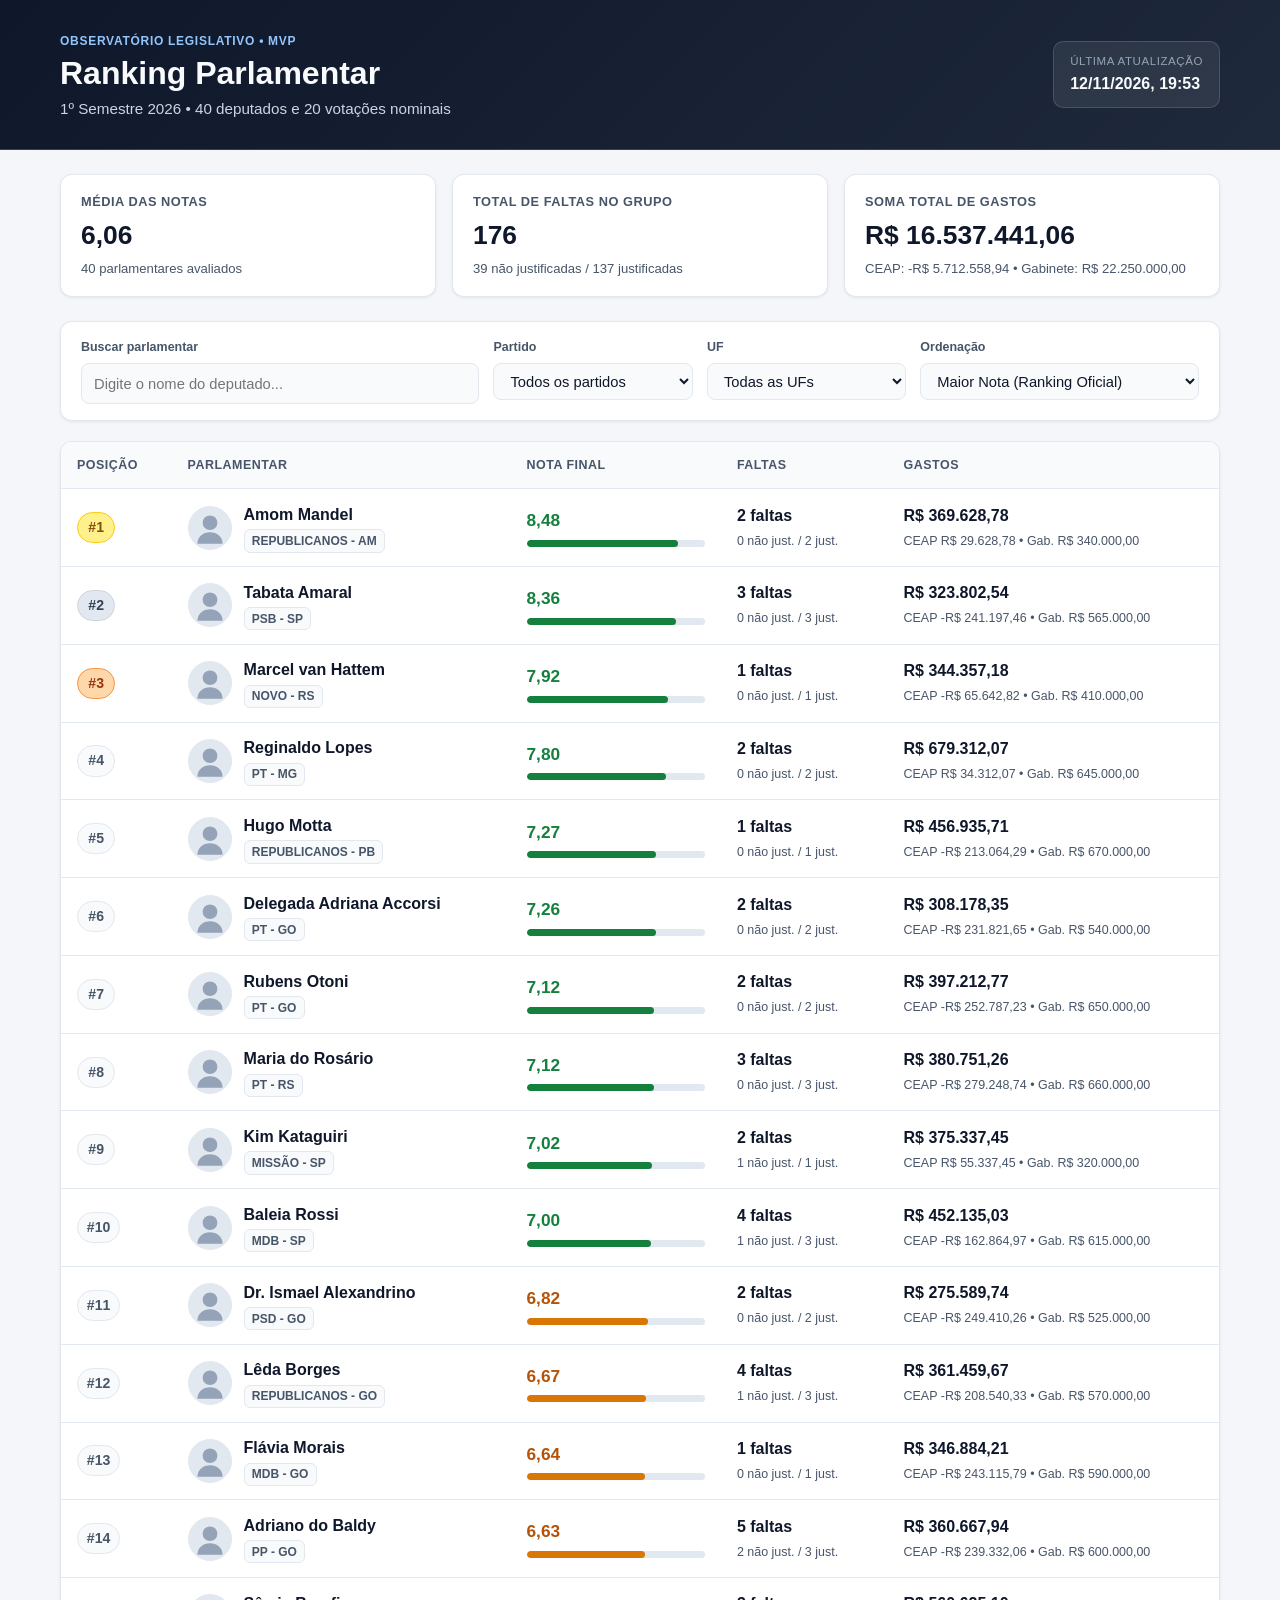
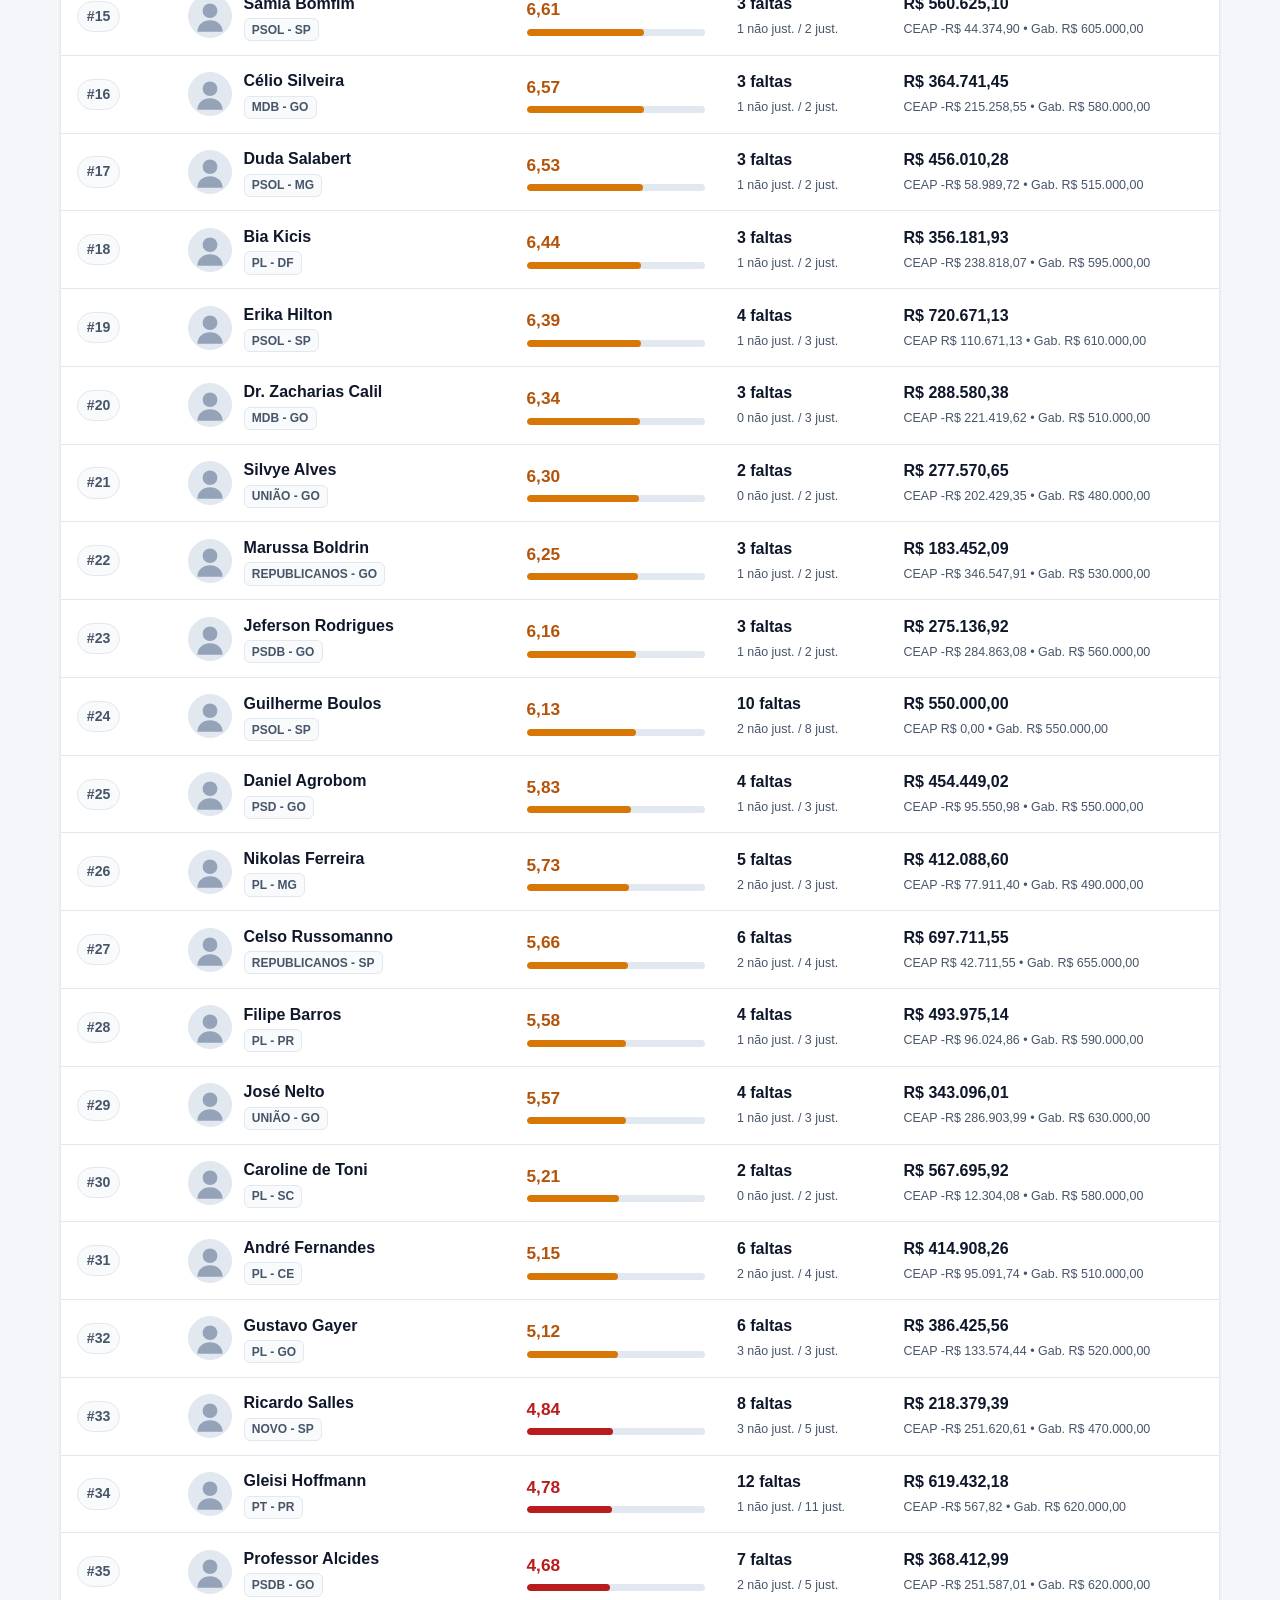
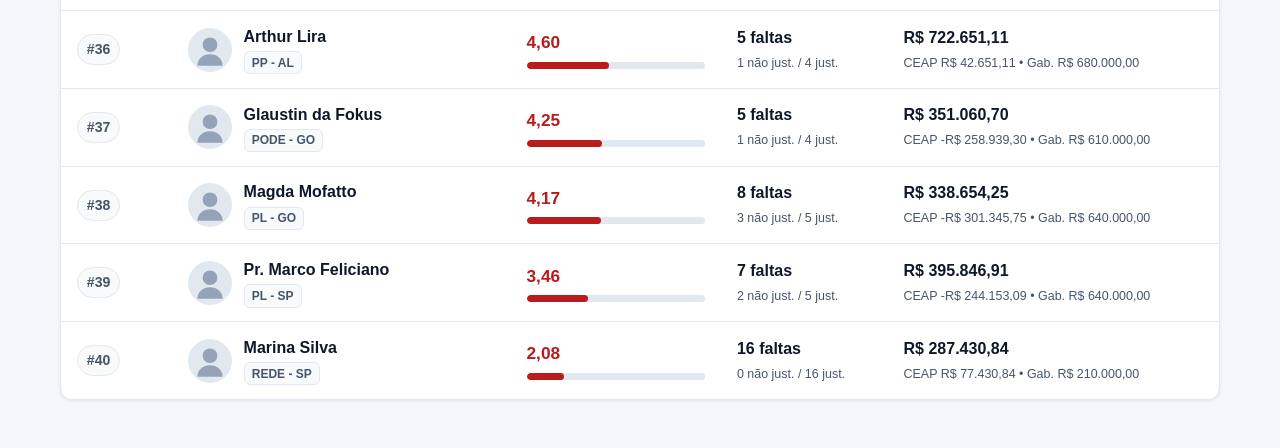
==== public/index.html @ 2f95550a "Versao inicial MVP: 40 deputados e 20 projetos" ====
<!DOCTYPE html>
<html lang="pt-BR">
<head>
  <meta charset="UTF-8" />
  <meta name="viewport" content="width=device-width, initial-scale=1.0" />
  <title>Ranking Parlamentar — MVP 57ª Legislatura</title>
  <link rel="stylesheet" href="style.css" />
</head>
<body>
  <header class="site-header">
    <div class="container header-content">
      <div>
        <span class="eyebrow">Observatório Legislativo • MVP</span>
        <h1>Ranking Parlamentar</h1>
        <p class="subtitle" id="periodo-referencia">Avaliação experimental de 40 deputados em 20 votações nominais</p>
      </div>
      <div class="meta-badge">
        <span class="meta-label">Última atualização</span>
        <strong id="atualizado-em">—</strong>
      </div>
    </div>
  </header>

  <main class="container">
    <section class="summary-grid" aria-label="Resumo do experimento">
      <article class="summary-card">
        <span class="card-label">Média das Notas</span>
        <strong class="card-value" id="media-notas">—</strong>
        <span class="card-hint" id="total-avaliados">0 parlamentares avaliados</span>
      </article>
      <article class="summary-card">
        <span class="card-label">Total de Faltas no Grupo</span>
        <strong class="card-value" id="total-faltas">—</strong>
        <span class="card-hint" id="detalhe-faltas-grupo">Justificadas e não justificadas</span>
      </article>
      <article class="summary-card">
        <span class="card-label">Soma Total de Gastos</span>
        <strong class="card-value" id="soma-gastos">—</strong>
        <span class="card-hint" id="detalhe-gastos-grupo">CEAP + Verba de Gabinete</span>
      </article>
    </section>

    <section class="controls-bar" aria-label="Controles e filtros">
      <div class="control-group control-search">
        <label for="filtro-busca">Buscar parlamentar</label>
        <input type="search" id="filtro-busca" placeholder="Digite o nome do deputado..." autocomplete="off" />
      </div>
      <div class="control-group">
        <label for="filtro-partido">Partido</label>
        <select id="filtro-partido">
          <option value="">Todos os partidos</option>
        </select>
      </div>
      <div class="control-group">
        <label for="filtro-uf">UF</label>
        <select id="filtro-uf">
          <option value="">Todas as UFs</option>
        </select>
      </div>
      <div class="control-group">
        <label for="ordenacao">Ordenação</label>
        <select id="ordenacao">
          <option value="nota_desc">Maior Nota (Ranking Oficial)</option>
          <option value="nota_asc">Menor Nota</option>
          <option value="faltas_desc">Mais Faltas</option>
          <option value="gasto_desc">Maior Gasto Total</option>
          <option value="gasto_asc">Menor Gasto Total</option>
        </select>
      </div>
    </section>

    <section class="table-section" aria-label="Tabela de classificação">
      <div id="estado-mensagem" class="status-banner" hidden></div>
      <div class="table-wrapper">
        <table class="ranking-table">
          <thead>
            <tr>
              <th class="col-pos">Posição</th>
              <th class="col-parlamentar">Parlamentar</th>
              <th class="col-nota">Nota Final</th>
              <th class="col-faltas">Faltas</th>
              <th class="col-gastos">Gastos</th>
            </tr>
          </thead>
          <tbody id="ranking-tbody"></tbody>
        </table>
      </div>
    </section>
  </main>

  <div id="modal-backdrop" class="modal-backdrop" hidden>
    <div
      id="modal-detalhes"
      class="modal-dialog"
      role="dialog"
      aria-modal="true"
      aria-labelledby="modal-nome"
    >
      <header class="modal-header">
        <div class="modal-profile">
          <img id="modal-foto" src="" alt="" class="avatar avatar-lg" />
          <div>
            <div class="modal-title-row">
              <span id="modal-posicao" class="pos-pill">#1</span>
              <h2 id="modal-nome">Nome do Deputado</h2>
            </div>
            <p id="modal-partido-uf" class="badge-party">PARTIDO - UF</p>
          </div>
        </div>
        <button type="button" id="modal-fechar" class="btn-close" aria-label="Fechar detalhes">&times;</button>
      </header>

      <div class="modal-body">
        <section class="modal-section">
          <h3>Decomposição da Nota</h3>
          <div class="blocks-grid">
            <div class="block-card block-a">
              <span class="block-title">Bloco A — Atividade</span>
              <strong class="block-score" id="modal-bloco-a">+0,00</strong>
              <span class="block-sub" id="modal-bloco-a-sub">V: 0,00 • PRE: 0,00</span>
              <div class="mini-bar"><span id="bar-bloco-a"></span></div>
            </div>
            <div class="block-card block-b">
              <span class="block-title">Bloco B — Bônus / Penalidades</span>
              <strong class="block-score" id="modal-bloco-b">+0,00</strong>
              <span class="block-sub" id="modal-bloco-b-sub">PL: 0,00 • AL: 0,00 • PRO: 0,00</span>
              <div class="mini-bar"><span id="bar-bloco-b"></span></div>
            </div>
            <div class="block-card block-c">
              <span class="block-title">Bloco C — Custos</span>
              <strong class="block-score" id="modal-bloco-c">-0,00</strong>
              <span class="block-sub" id="modal-bloco-c-sub">G: 0,00 • D: 0,00 • PRI: 0,00</span>
              <div class="mini-bar"><span id="bar-bloco-c"></span></div>
            </div>
            <div class="block-card block-final">
              <span class="block-title">Nota Final Travada [0–10]</span>
              <strong class="block-score" id="modal-nota-final">0,00</strong>
              <span class="block-sub" id="modal-nota-bruta">Nota bruta: 0,00</span>
            </div>
          </div>
        </section>

        <section class="modal-section">
          <h3>Auditoria dos 20 Projetos</h3>
          <div class="audit-table-wrapper">
            <table class="audit-table">
              <thead>
                <tr>
                  <th>Proposição</th>
                  <th class="num">Peso (RP)</th>
                  <th>Voto Registrado</th>
                  <th class="num">Pontuação (NP)</th>
                </tr>
              </thead>
              <tbody id="modal-votos-tbody"></tbody>
            </table>
          </div>
        </section>
      </div>
    </div>
  </div>

  <script src="app.js" defer></script>
</body>
</html>
---- public/style.css ----
:root {
  --bg: #f4f6f9;
  --surface: #ffffff;
  --surface-muted: #f8fafc;
  --text: #0f172a;
  --text-muted: #475569;
  --border: #e2e8f0;
  --primary: #1d4ed8;
  --primary-soft: #eff6ff;
  --green: #15803d;
  --green-bg: #dcfce7;
  --amber: #b45309;
  --amber-bg: #fef3c7;
  --red: #b91c1c;
  --red-bg: #fee2e2;
  --shadow: 0 1px 3px rgba(15, 23, 42, 0.08);
  --shadow-lg: 0 20px 40px rgba(15, 23, 42, 0.18);
  --radius: 12px;
}

*,
*::before,
*::after {
  box-sizing: border-box;
}

body {
  margin: 0;
  font-family: -apple-system, BlinkMacSystemFont, "Segoe UI", Roboto, Inter, Helvetica, Arial, sans-serif;
  background-color: var(--bg);
  color: var(--text);
  line-height: 1.5;
  -webkit-font-smoothing: antialiased;
}

.container {
  width: min(1160px, 100% - 2rem);
  margin: 0 auto;
}

.site-header {
  background: linear-gradient(135deg, #0f172a 0%, #1e293b 100%);
  color: #f8fafc;
  padding: 1.75rem 0;
  border-bottom: 1px solid #334155;
}

.header-content {
  display: flex;
  flex-wrap: wrap;
  justify-content: space-between;
  align-items: center;
  gap: 1rem;
}

.eyebrow {
  display: inline-block;
  font-size: 0.75rem;
  font-weight: 600;
  letter-spacing: 0.06em;
  text-transform: uppercase;
  color: #93c5fd;
  margin-bottom: 0.25rem;
}

.site-header h1 {
  margin: 0;
  font-size: clamp(1.5rem, 2.5vw, 2rem);
  line-height: 1.2;
}

.subtitle {
  margin: 0.35rem 0 0;
  color: #cbd5e1;
  font-size: 0.95rem;
}

.meta-badge {
  background: rgba(255, 255, 255, 0.08);
  border: 1px solid rgba(255, 255, 255, 0.14);
  border-radius: 10px;
  padding: 0.65rem 1rem;
  display: flex;
  flex-direction: column;
  gap: 0.15rem;
}

.meta-label {
  font-size: 0.72rem;
  text-transform: uppercase;
  letter-spacing: 0.05em;
  color: #94a3b8;
}

.summary-grid {
  display: grid;
  grid-template-columns: repeat(3, minmax(0, 1fr));
  gap: 1rem;
  margin: 1.5rem 0;
}

.summary-card {
  background: var(--surface);
  border: 1px solid var(--border);
  border-radius: var(--radius);
  padding: 1.1rem 1.25rem;
  box-shadow: var(--shadow);
  display: flex;
  flex-direction: column;
  gap: 0.25rem;
}

.card-label {
  font-size: 0.8rem;
  font-weight: 600;
  color: var(--text-muted);
  text-transform: uppercase;
  letter-spacing: 0.04em;
}

.card-value {
  font-size: 1.65rem;
  font-variant-numeric: tabular-nums;
  color: var(--text);
}

.card-hint {
  font-size: 0.82rem;
  color: var(--text-muted);
}

.controls-bar {
  background: var(--surface);
  border: 1px solid var(--border);
  border-radius: var(--radius);
  padding: 1rem 1.25rem;
  box-shadow: var(--shadow);
  display: grid;
  grid-template-columns: 2fr 1fr 1fr 1.4fr;
  gap: 0.9rem;
  margin-bottom: 1.25rem;
}

.control-group {
  display: flex;
  flex-direction: column;
  gap: 0.35rem;
}

.control-group label {
  font-size: 0.78rem;
  font-weight: 600;
  color: var(--text-muted);
}

.control-group input,
.control-group select {
  width: 100%;
  padding: 0.55rem 0.75rem;
  border: 1px solid var(--border);
  border-radius: 8px;
  font: inherit;
  font-size: 0.92rem;
  color: var(--text);
  background: var(--surface-muted);
}

.control-group input:focus,
.control-group select:focus {
  outline: 2px solid var(--primary);
  outline-offset: 1px;
  background: var(--surface);
}

.table-section {
  margin-bottom: 3rem;
}

.status-banner {
  background: var(--amber-bg);
  color: #78350f;
  border: 1px solid #fcd34d;
  border-radius: var(--radius);
  padding: 1rem 1.25rem;
  margin-bottom: 1rem;
  font-size: 0.92rem;
}

.table-wrapper {
  background: var(--surface);
  border: 1px solid var(--border);
  border-radius: var(--radius);
  box-shadow: var(--shadow);
  overflow-x: auto;
}

.ranking-table {
  width: 100%;
  border-collapse: collapse;
  text-align: left;
}

.ranking-table thead th {
  background: var(--surface-muted);
  color: var(--text-muted);
  font-size: 0.78rem;
  font-weight: 700;
  text-transform: uppercase;
  letter-spacing: 0.04em;
  padding: 0.85rem 1rem;
  border-bottom: 1px solid var(--border);
}

.ranking-table tbody tr {
  border-bottom: 1px solid var(--border);
  cursor: pointer;
  transition: background-color 0.14s ease;
}

.ranking-table tbody tr:last-child {
  border-bottom: none;
}

.ranking-table tbody tr:hover {
  background: var(--primary-soft);
}

.ranking-table td {
  padding: 0.85rem 1rem;
  vertical-align: middle;
}

.pos-badge {
  display: inline-flex;
  align-items: center;
  justify-content: center;
  min-width: 2.4rem;
  padding: 0.25rem 0.55rem;
  border-radius: 999px;
  font-weight: 700;
  font-size: 0.88rem;
  font-variant-numeric: tabular-nums;
  background: var(--surface-muted);
  color: var(--text-muted);
  border: 1px solid var(--border);
}

.pos-badge.top-1 {
  background: #fef08a;
  color: #854d0e;
  border-color: #facc15;
}

.pos-badge.top-2 {
  background: #e2e8f0;
  color: #334155;
  border-color: #cbd5e1;
}

.pos-badge.top-3 {
  background: #fed7aa;
  color: #9a3412;
  border-color: #fb923c;
}

.parlamentar-cell {
  display: flex;
  align-items: center;
  gap: 0.75rem;
}

.avatar {
  width: 44px;
  height: 44px;
  border-radius: 50%;
  object-fit: cover;
  background: #e2e8f0;
  border: 1px solid var(--border);
  flex-shrink: 0;
}

.avatar-lg {
  width: 64px;
  height: 64px;
}

.parlamentar-nome {
  font-weight: 600;
  color: var(--text);
  display: block;
}

.badge-party {
  display: inline-block;
  margin-top: 0.15rem;
  font-size: 0.75rem;
  font-weight: 600;
  color: var(--text-muted);
  background: var(--surface-muted);
  border: 1px solid var(--border);
  border-radius: 6px;
  padding: 0.1rem 0.45rem;
}

.nota-wrap {
  min-width: 145px;
}

.nota-valor {
  font-size: 1.08rem;
  font-weight: 700;
  font-variant-numeric: tabular-nums;
}

.nota-valor.faixa-alta { color: var(--green); }
.nota-valor.faixa-media { color: var(--amber); }
.nota-valor.faixa-baixa { color: var(--red); }

.progress-track {
  height: 7px;
  background: #e2e8f0;
  border-radius: 999px;
  overflow: hidden;
  margin-top: 0.35rem;
}

.progress-fill {
  height: 100%;
  border-radius: 999px;
}

.progress-fill.faixa-alta { background: var(--green); }
.progress-fill.faixa-media { background: #d97706; }
.progress-fill.faixa-baixa { background: var(--red); }

.cell-main {
  font-weight: 600;
  font-variant-numeric: tabular-nums;
  display: block;
}

.cell-sub {
  font-size: 0.78rem;
  color: var(--text-muted);
  font-variant-numeric: tabular-nums;
}

/* Modal */
.modal-backdrop {
  position: fixed;
  inset: 0;
  background: rgba(15, 23, 42, 0.58);
  display: flex;
  align-items: center;
  justify-content: center;
  padding: 1rem;
  z-index: 1000;
}

.modal-backdrop[hidden] {
  display: none;
}

.modal-dialog {
  background: var(--surface);
  border-radius: 16px;
  width: min(820px, 100%);
  max-height: 90vh;
  display: flex;
  flex-direction: column;
  box-shadow: var(--shadow-lg);
  overflow: hidden;
  animation: modalIn 0.16s ease-out;
}

@keyframes modalIn {
  from {
    opacity: 0;
    transform: translateY(8px);
  }
  to {
    opacity: 1;
    transform: translateY(0);
  }
}

@media (prefers-reduced-motion: reduce) {
  .modal-dialog {
    animation: none;
  }
}

.modal-header {
  display: flex;
  justify-content: space-between;
  align-items: center;
  gap: 1rem;
  padding: 1.25rem 1.5rem;
  border-bottom: 1px solid var(--border);
  background: var(--surface-muted);
}

.modal-profile {
  display: flex;
  align-items: center;
  gap: 1rem;
}

.modal-title-row {
  display: flex;
  align-items: center;
  gap: 0.5rem;
}

.modal-title-row h2 {
  margin: 0;
  font-size: 1.25rem;
}

.pos-pill {
  background: var(--primary);
  color: #ffffff;
  font-size: 0.8rem;
  font-weight: 700;
  padding: 0.15rem 0.55rem;
  border-radius: 999px;
}

.btn-close {
  border: 1px solid var(--border);
  background: var(--surface);
  color: var(--text);
  width: 36px;
  height: 36px;
  border-radius: 8px;
  font-size: 1.4rem;
  line-height: 1;
  cursor: pointer;
}

.btn-close:hover {
  background: #e2e8f0;
}

.modal-body {
  padding: 1.25rem 1.5rem 1.5rem;
  overflow-y: auto;
  display: flex;
  flex-direction: column;
  gap: 1.5rem;
}

.modal-section h3 {
  margin: 0 0 0.75rem;
  font-size: 0.95rem;
  text-transform: uppercase;
  letter-spacing: 0.04em;
  color: var(--text-muted);
}

.blocks-grid {
  display: grid;
  grid-template-columns: repeat(4, minmax(0, 1fr));
  gap: 0.75rem;
}

.block-card {
  background: var(--surface-muted);
  border: 1px solid var(--border);
  border-radius: 10px;
  padding: 0.85rem;
  display: flex;
  flex-direction: column;
  gap: 0.25rem;
}

.block-title {
  font-size: 0.76rem;
  font-weight: 600;
  color: var(--text-muted);
}

.block-score {
  font-size: 1.3rem;
  font-variant-numeric: tabular-nums;
}

.block-a .block-score { color: var(--green); }
.block-b .block-score { color: var(--primary); }
.block-c .block-score { color: var(--red); }
.block-final .block-score { color: var(--text); }

.block-sub {
  font-size: 0.74rem;
  color: var(--text-muted);
  font-variant-numeric: tabular-nums;
}

.mini-bar {
  height: 5px;
  background: #e2e8f0;
  border-radius: 999px;
  overflow: hidden;
  margin-top: 0.35rem;
}

.mini-bar span {
  display: block;
  height: 100%;
  border-radius: 999px;
}

.block-a .mini-bar span { background: var(--green); }
.block-b .mini-bar span { background: var(--primary); }
.block-c .mini-bar span { background: var(--red); }

.audit-table-wrapper {
  border: 1px solid var(--border);
  border-radius: 10px;
  overflow-x: auto;
}

.audit-table {
  width: 100%;
  border-collapse: collapse;
  font-size: 0.86rem;
}

.audit-table th,
.audit-table td {
  padding: 0.6rem 0.75rem;
  border-bottom: 1px solid var(--border);
  text-align: left;
}

.audit-table thead th {
  background: var(--surface-muted);
  color: var(--text-muted);
  font-size: 0.75rem;
  text-transform: uppercase;
}

.audit-table tbody tr:last-child td {
  border-bottom: none;
}

.audit-table .num {
  text-align: right;
  font-variant-numeric: tabular-nums;
}

.voto-pill {
  display: inline-block;
  padding: 0.15rem 0.5rem;
  border-radius: 999px;
  font-size: 0.75rem;
  font-weight: 600;
}

.voto-sim { background: var(--green-bg); color: var(--green); }
.voto-nao { background: var(--red-bg); color: var(--red); }
.voto-neutro { background: #e2e8f0; color: #334155; }

@media (max-width: 900px) {
  .controls-bar {
    grid-template-columns: 1fr 1fr;
  }

  .blocks-grid {
    grid-template-columns: repeat(2, minmax(0, 1fr));
  }
}

@media (max-width: 640px) {
  .summary-grid,
  .controls-bar,
  .blocks-grid {
    grid-template-columns: 1fr;
  }

  .ranking-table thead {
    display: none;
  }

  .ranking-table tbody tr {
    display: grid;
    grid-template-columns: 1fr;
    gap: 0.4rem;
    padding: 0.85rem 1rem;
  }

  .ranking-table td {
    padding: 0;
    border: none;
  }
}
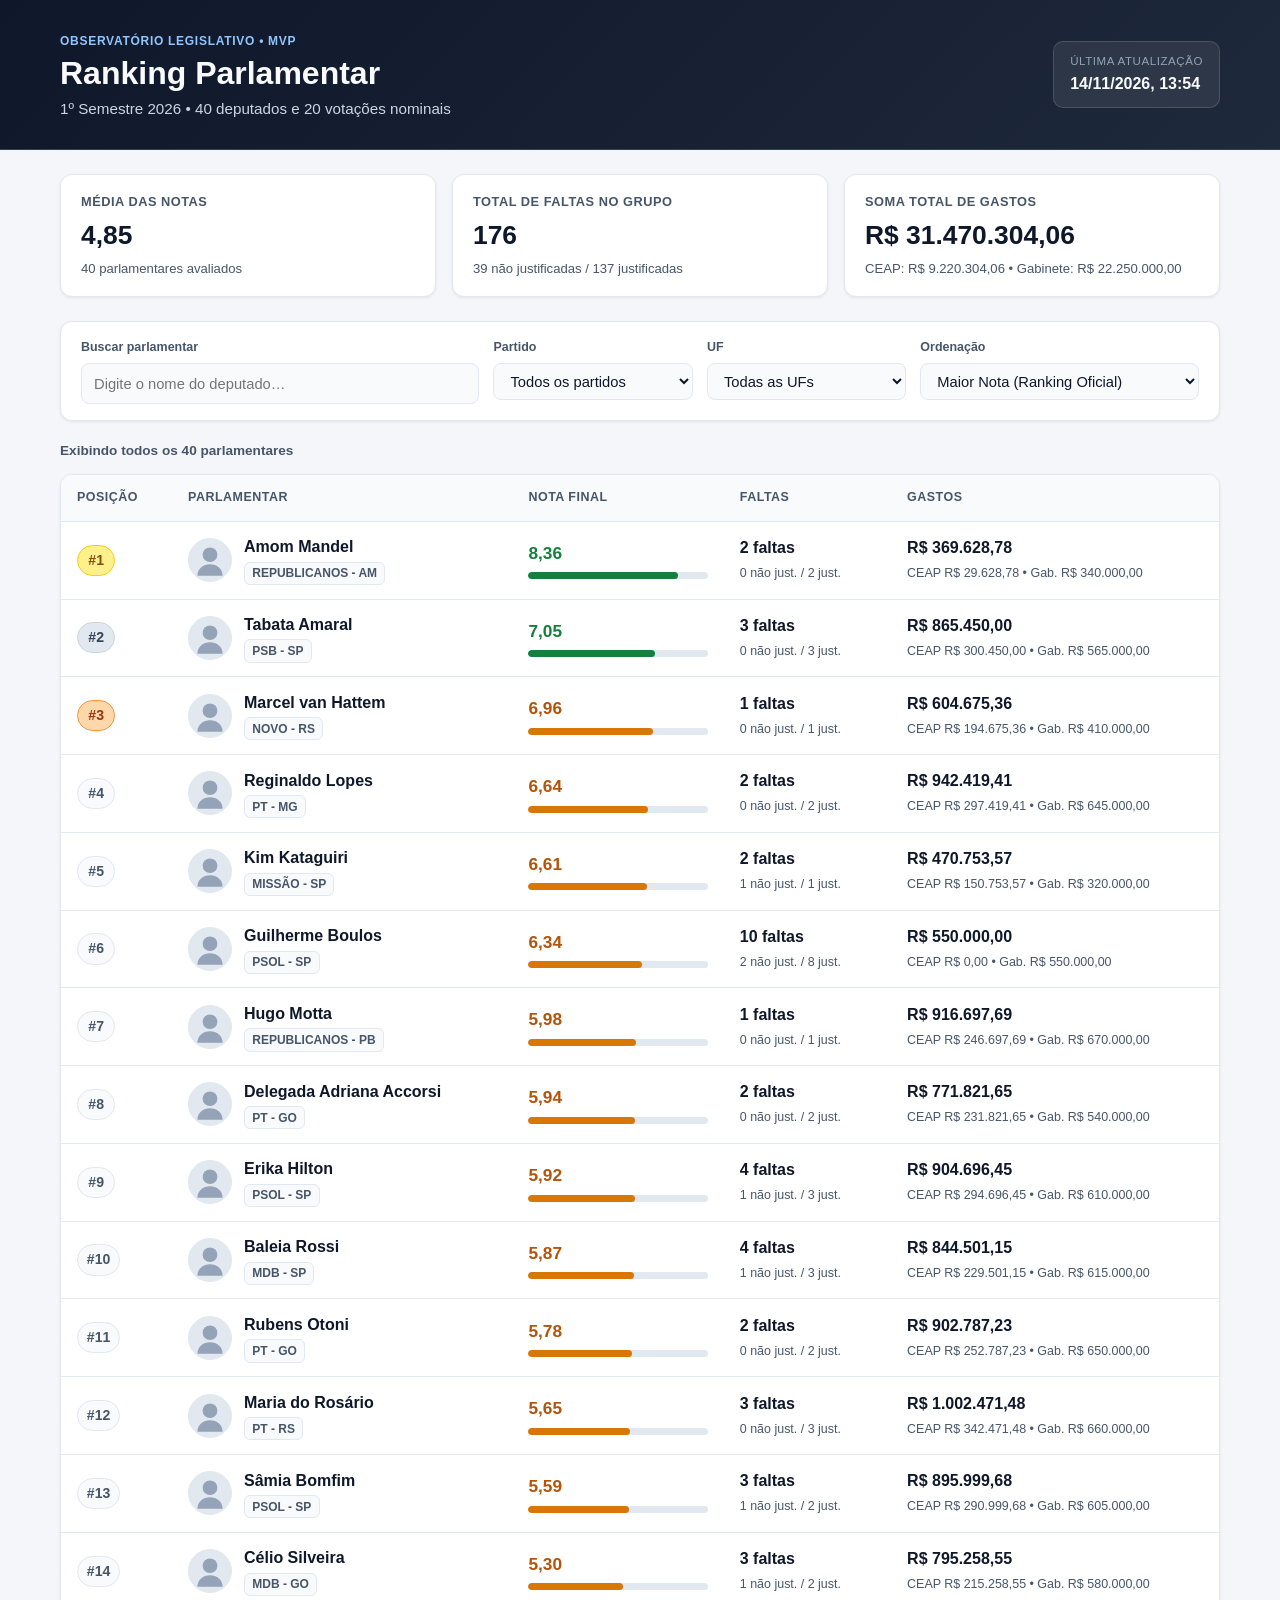
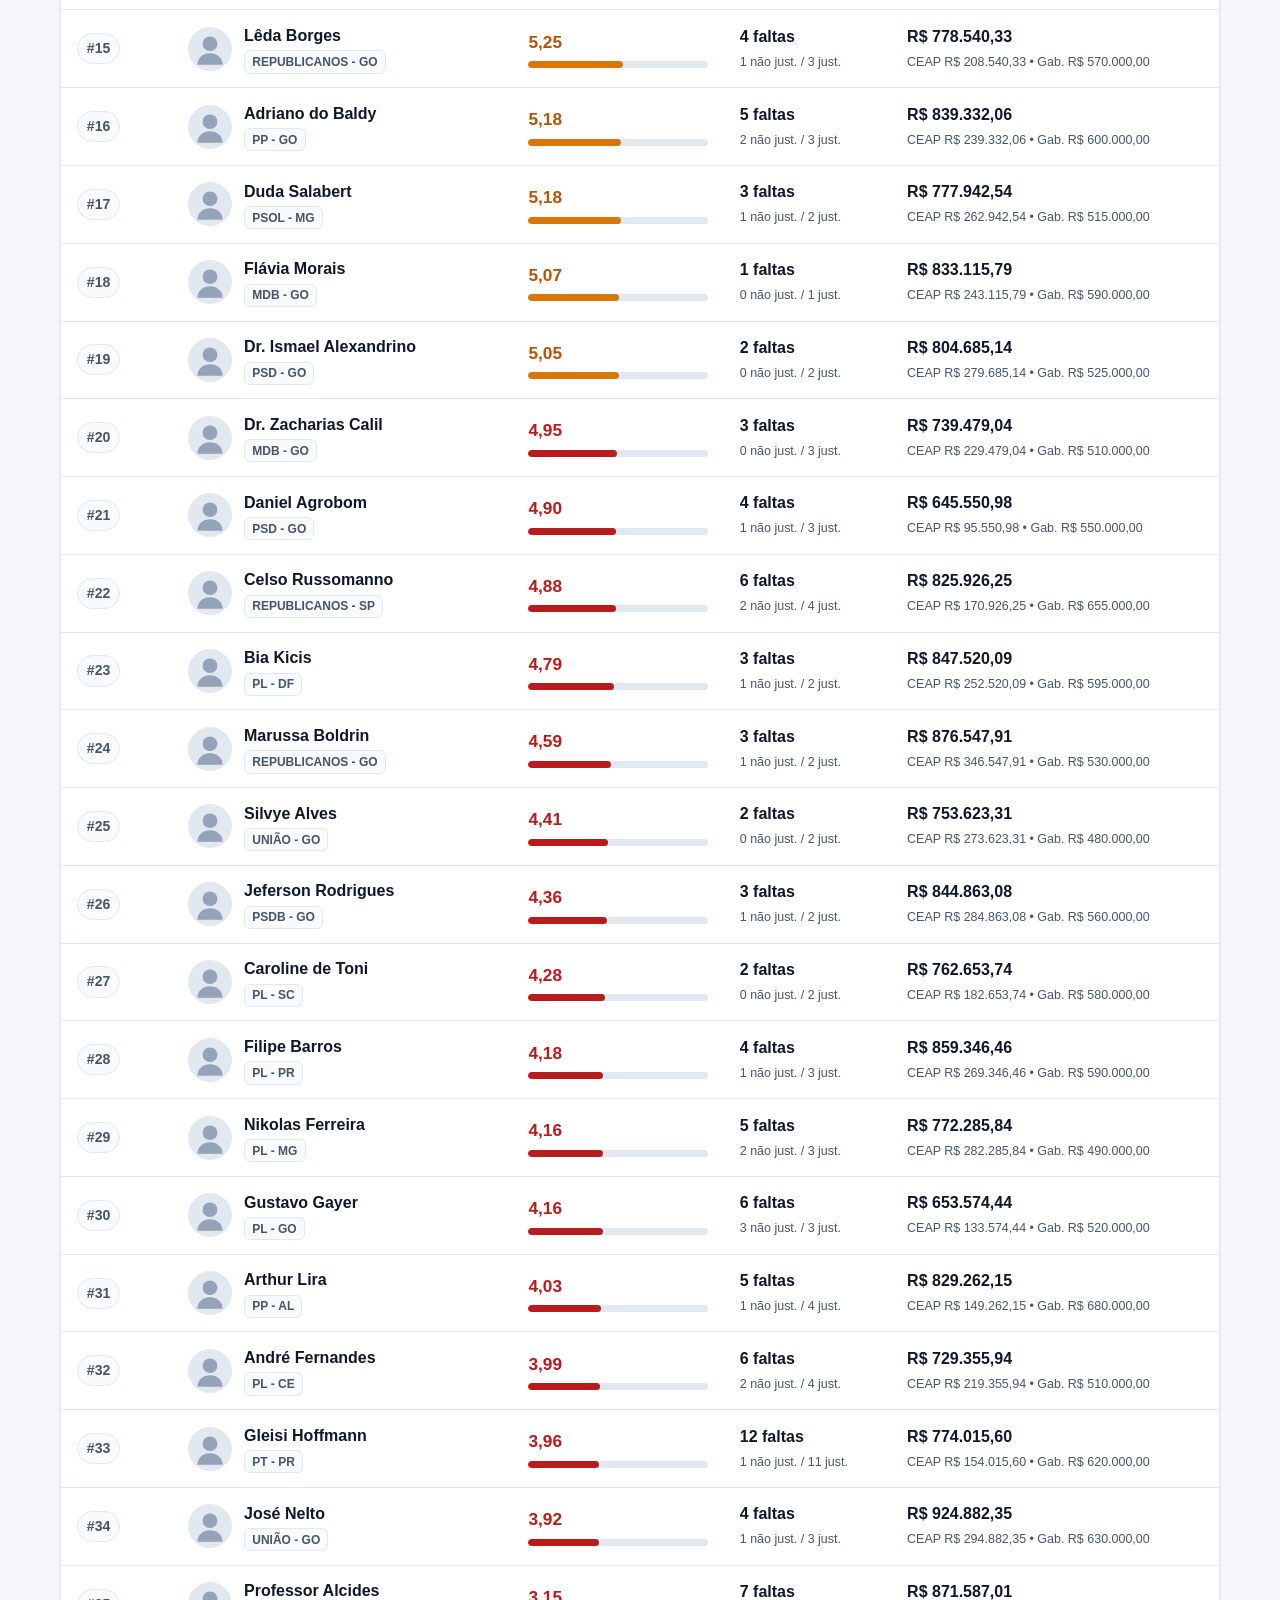
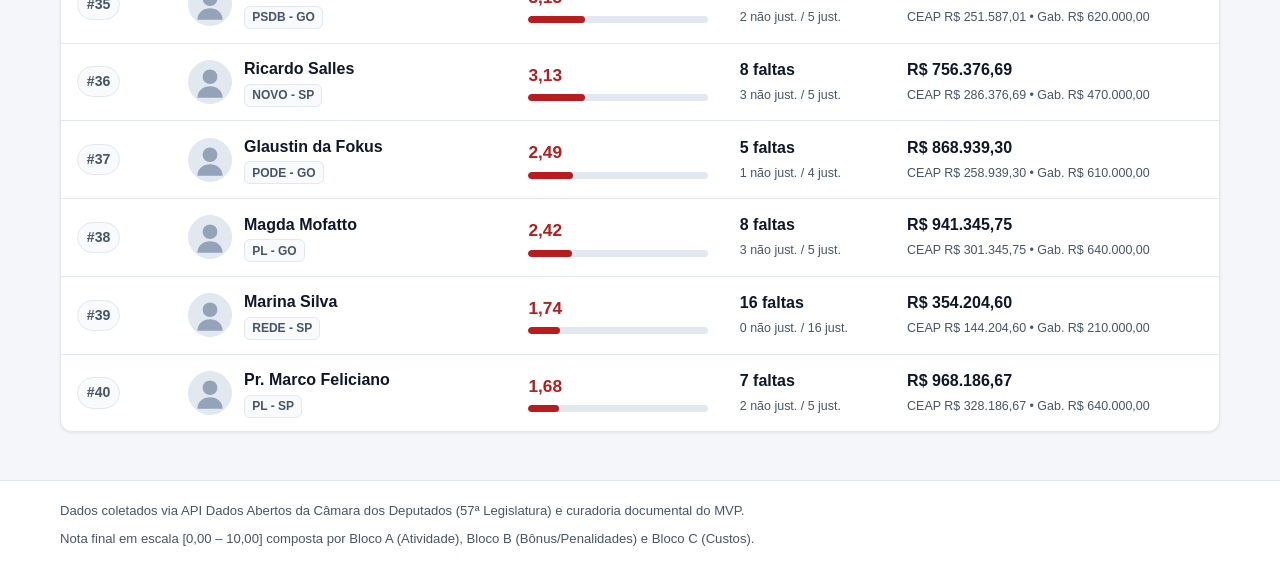
==== commit 8d7127c0: "Fase 4: corrige CEAP negativo, acessibilidade/UX em public/ e regras de agentes" ====
--- a/public/index.html
+++ b/public/index.html
@@ -3,11 +3,16 @@
 <head>
   <meta charset="UTF-8" />
   <meta name="viewport" content="width=device-width, initial-scale=1.0" />
+  <meta name="description" content="Ranking Parlamentar (MVP — 57ª Legislatura): avaliação experimental de 40 deputados federais em 20 votações nominais, presença e custos com dados abertos da Câmara." />
+  <meta name="theme-color" content="#0f172a" />
   <title>Ranking Parlamentar — MVP 57ª Legislatura</title>
+  <link rel="icon" href="data:image/svg+xml,%3Csvg xmlns='http://www.w3.org/2000/svg' viewBox='0 0 32 32'%3E%3Crect width='32' height='32' rx='8' fill='%230f172a'/%3E%3Cpath d='M8 22V14h4v8H8zm6 0V9h4v13h-4zm6 0v-6h4v6h-4z' fill='%2393c5fd'/%3E%3C/svg%3E" />
+  <link rel="preconnect" href="https://www.camara.leg.br" crossorigin />
   <link rel="stylesheet" href="style.css" />
 </head>
 <body>
-  <header class="site-header">
+  <a class="skip-link" href="#conteudo-principal">Pular para o conteúdo</a>
+  <header class="site-header" id="site-header">
     <div class="container header-content">
       <div>
         <span class="eyebrow">Observatório Legislativo • MVP</span>
@@ -21,7 +26,7 @@
     </div>
   </header>
 
-  <main class="container">
+  <main id="conteudo-principal" class="container">
     <section class="summary-grid" aria-label="Resumo do experimento">
       <article class="summary-card">
         <span class="card-label">Média das Notas</span>
@@ -43,23 +48,23 @@
     <section class="controls-bar" aria-label="Controles e filtros">
       <div class="control-group control-search">
         <label for="filtro-busca">Buscar parlamentar</label>
-        <input type="search" id="filtro-busca" placeholder="Digite o nome do deputado..." autocomplete="off" />
+        <input type="search" id="filtro-busca" name="busca" placeholder="Digite o nome do deputado…" autocomplete="off" />
       </div>
       <div class="control-group">
         <label for="filtro-partido">Partido</label>
-        <select id="filtro-partido">
+        <select id="filtro-partido" name="partido">
           <option value="">Todos os partidos</option>
         </select>
       </div>
       <div class="control-group">
         <label for="filtro-uf">UF</label>
-        <select id="filtro-uf">
+        <select id="filtro-uf" name="uf">
           <option value="">Todas as UFs</option>
         </select>
       </div>
       <div class="control-group">
         <label for="ordenacao">Ordenação</label>
-        <select id="ordenacao">
+        <select id="ordenacao" name="ordenacao">
           <option value="nota_desc">Maior Nota (Ranking Oficial)</option>
           <option value="nota_asc">Menor Nota</option>
           <option value="faltas_desc">Mais Faltas</option>
@@ -70,7 +75,11 @@
     </section>
 
     <section class="table-section" aria-label="Tabela de classificação">
-      <div id="estado-mensagem" class="status-banner" hidden></div>
+      <div class="results-bar">
+        <span id="contagem-resultados" class="results-count" aria-live="polite"></span>
+        <button type="button" id="btn-limpar-filtros" class="btn-clear" hidden>Limpar filtros</button>
+      </div>
+      <div id="estado-mensagem" class="status-banner" role="status" aria-live="polite" hidden></div>
       <div class="table-wrapper">
         <table class="ranking-table">
           <thead>
@@ -88,6 +97,13 @@
     </section>
   </main>
 
+  <footer class="site-footer" id="site-footer">
+    <div class="container footer-content">
+      <p>Dados coletados via API Dados Abertos da Câmara dos Deputados (57ª Legislatura) e curadoria documental do MVP.</p>
+      <p>Nota final em escala [0,00 – 10,00] composta por Bloco A (Atividade), Bloco B (Bônus/Penalidades) e Bloco C (Custos).</p>
+    </div>
+  </footer>
+
   <div id="modal-backdrop" class="modal-backdrop" hidden>
     <div
       id="modal-detalhes"
@@ -98,7 +114,7 @@
     >
       <header class="modal-header">
         <div class="modal-profile">
-          <img id="modal-foto" src="" alt="" class="avatar avatar-lg" />
+          <img id="modal-foto" src="" alt="" width="64" height="64" class="avatar avatar-lg" />
           <div>
             <div class="modal-title-row">
               <span id="modal-posicao" class="pos-pill">#1</span>
--- a/public/style.css
+++ b/public/style.css
@@ -38,6 +38,25 @@
   margin: 0 auto;
 }
 
+.skip-link {
+  position: absolute;
+  left: -9999px;
+  top: 0.75rem;
+  z-index: 2000;
+  background: var(--primary);
+  color: #ffffff;
+  padding: 0.6rem 1rem;
+  border-radius: 8px;
+  font-weight: 600;
+  text-decoration: none;
+}
+
+.skip-link:focus-visible {
+  left: 1rem;
+  outline: 2px solid #ffffff;
+  outline-offset: 2px;
+}
+
 .site-header {
   background: linear-gradient(135deg, #0f172a 0%, #1e293b 100%);
   color: #f8fafc;
@@ -67,6 +86,7 @@
   margin: 0;
   font-size: clamp(1.5rem, 2.5vw, 2rem);
   line-height: 1.2;
+  text-wrap: balance;
 }
 
 .subtitle {
@@ -163,13 +183,52 @@
   font-size: 0.92rem;
   color: var(--text);
   background: var(--surface-muted);
-}
-
-.control-group input:focus,
-.control-group select:focus {
+  touch-action: manipulation;
+}
+
+.control-group input:focus-visible,
+.control-group select:focus-visible {
   outline: 2px solid var(--primary);
   outline-offset: 1px;
   background: var(--surface);
+}
+
+.results-bar {
+  display: flex;
+  flex-wrap: wrap;
+  justify-content: space-between;
+  align-items: center;
+  gap: 0.75rem;
+  margin-bottom: 0.75rem;
+}
+
+.results-count {
+  font-size: 0.85rem;
+  font-weight: 600;
+  color: var(--text-muted);
+  font-variant-numeric: tabular-nums;
+}
+
+.btn-clear {
+  border: 1px solid var(--border);
+  background: var(--surface);
+  color: var(--primary);
+  font: inherit;
+  font-size: 0.82rem;
+  font-weight: 600;
+  padding: 0.4rem 0.75rem;
+  border-radius: 8px;
+  cursor: pointer;
+  touch-action: manipulation;
+}
+
+.btn-clear:hover {
+  background: var(--primary-soft);
+}
+
+.btn-clear:focus-visible {
+  outline: 2px solid var(--primary);
+  outline-offset: 2px;
 }
 
 .table-section {
@@ -214,6 +273,7 @@
 .ranking-table tbody tr {
   border-bottom: 1px solid var(--border);
   cursor: pointer;
+  touch-action: manipulation;
   transition: background-color 0.14s ease;
 }
 
@@ -222,6 +282,12 @@
 }
 
 .ranking-table tbody tr:hover {
+  background: var(--primary-soft);
+}
+
+.ranking-table tbody tr:focus-visible {
+  outline: 2px solid var(--primary);
+  outline-offset: -2px;
   background: var(--primary-soft);
 }
 
@@ -269,6 +335,10 @@
   gap: 0.75rem;
 }
 
+.parlamentar-cell > div {
+  min-width: 0;
+}
+
 .avatar {
   width: 44px;
   height: 44px;
@@ -415,6 +485,7 @@
 .modal-title-row h2 {
   margin: 0;
   font-size: 1.25rem;
+  text-wrap: balance;
 }
 
 .pos-pill {
@@ -430,21 +501,29 @@
   border: 1px solid var(--border);
   background: var(--surface);
   color: var(--text);
-  width: 36px;
-  height: 36px;
+  width: 44px;
+  height: 44px;
   border-radius: 8px;
   font-size: 1.4rem;
   line-height: 1;
   cursor: pointer;
+  touch-action: manipulation;
+  flex-shrink: 0;
 }
 
 .btn-close:hover {
   background: #e2e8f0;
+}
+
+.btn-close:focus-visible {
+  outline: 2px solid var(--primary);
+  outline-offset: 2px;
 }
 
 .modal-body {
   padding: 1.25rem 1.5rem 1.5rem;
   overflow-y: auto;
+  overscroll-behavior: contain;
   display: flex;
   flex-direction: column;
   gap: 1.5rem;
@@ -593,4 +672,34 @@
     padding: 0;
     border: none;
   }
-}
+
+  .ranking-table td[data-label]::before {
+    content: attr(data-label);
+    display: block;
+    font-size: 0.7rem;
+    font-weight: 700;
+    text-transform: uppercase;
+    letter-spacing: 0.04em;
+    color: var(--text-muted);
+    margin-bottom: 0.15rem;
+  }
+}
+
+.site-footer {
+  border-top: 1px solid var(--border);
+  background: var(--surface);
+  padding: 1.25rem 0;
+  color: var(--text-muted);
+  font-size: 0.82rem;
+}
+
+.footer-content {
+  display: flex;
+  flex-wrap: wrap;
+  justify-content: space-between;
+  gap: 0.5rem 1.5rem;
+}
+
+.footer-content p {
+  margin: 0;
+}
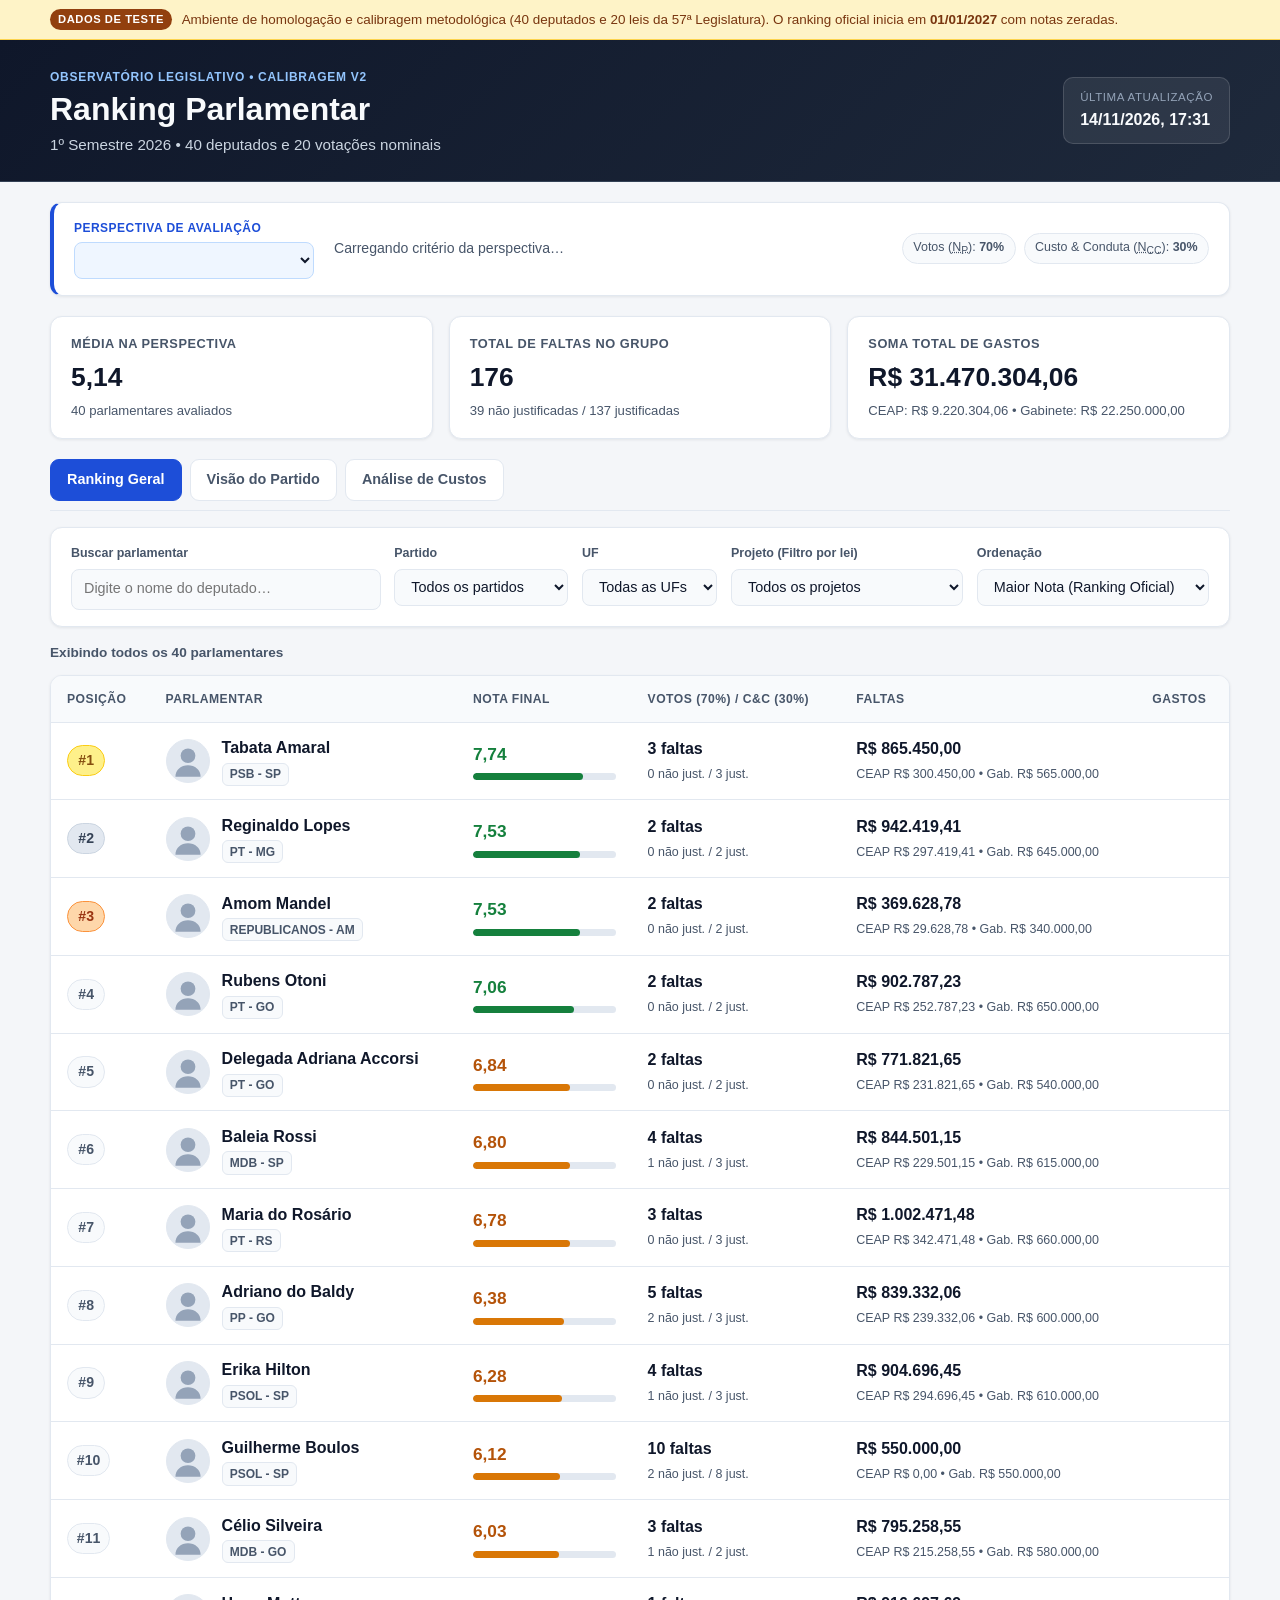
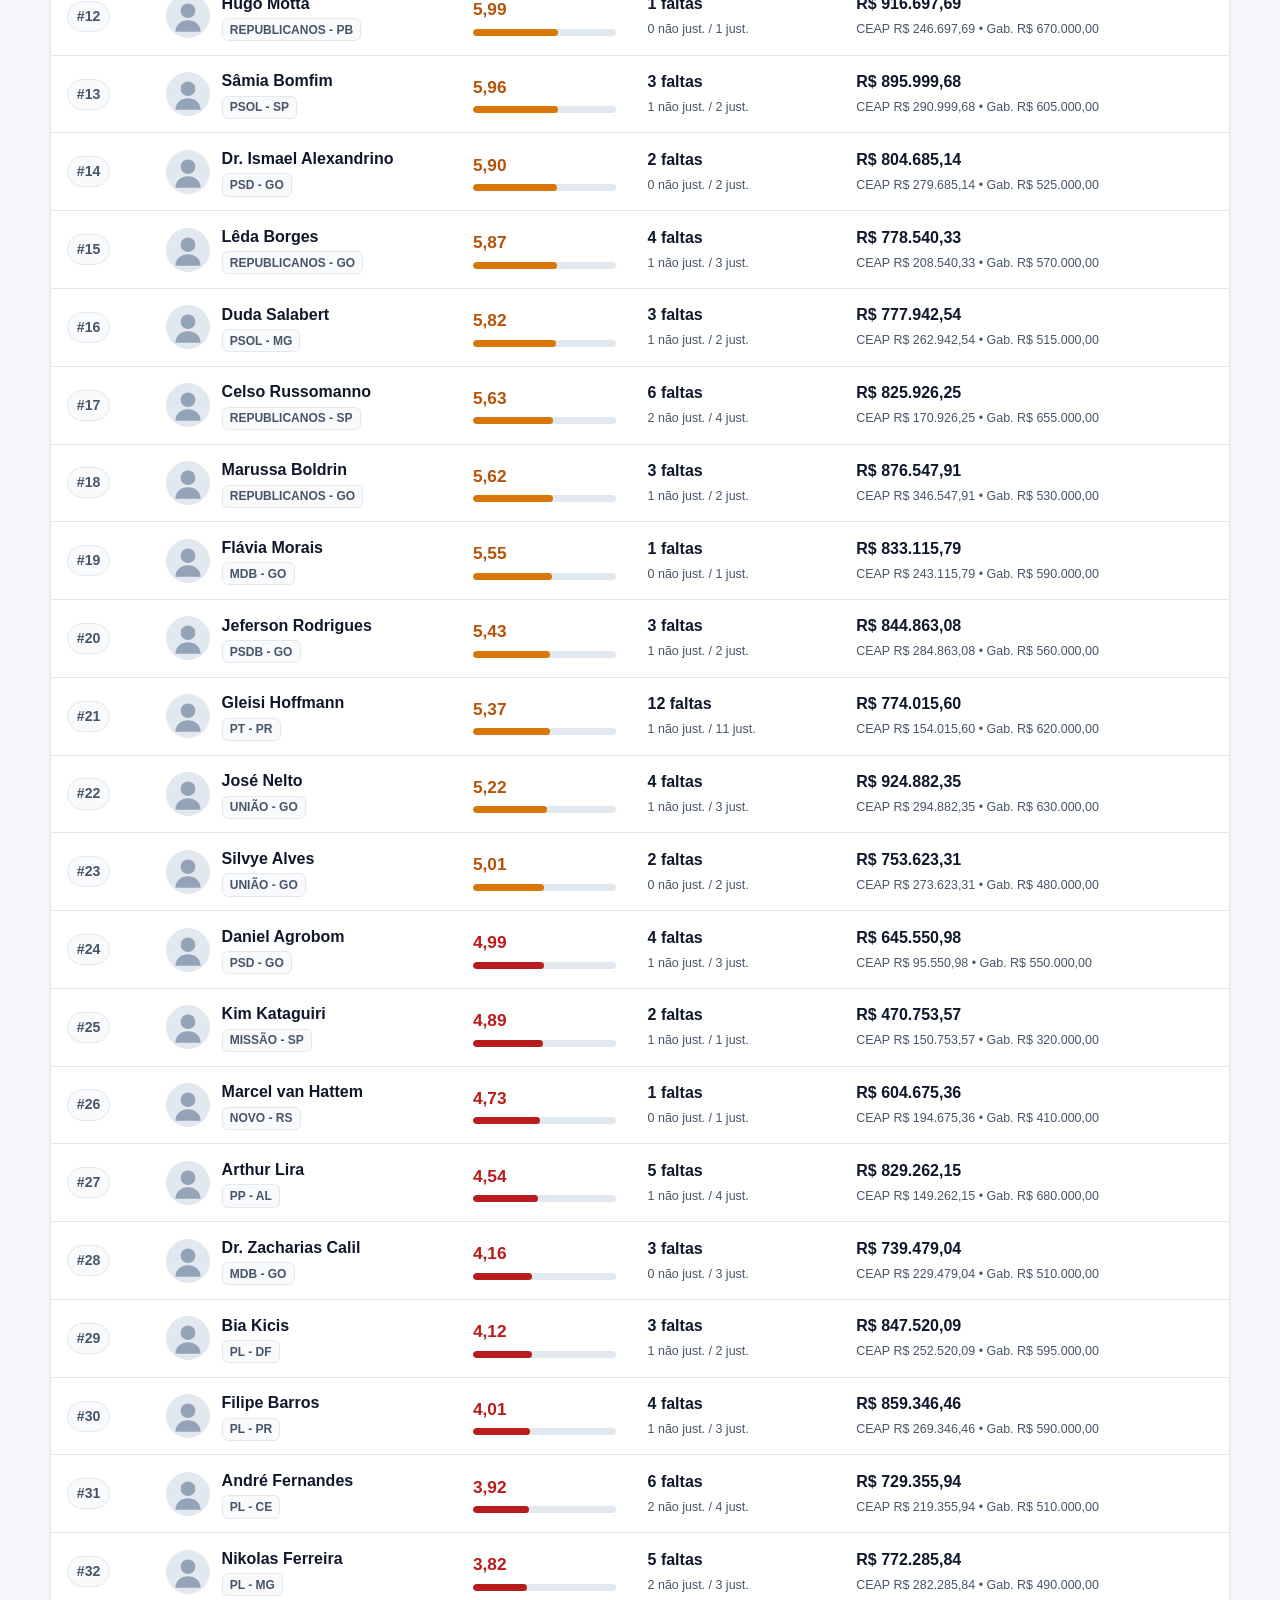
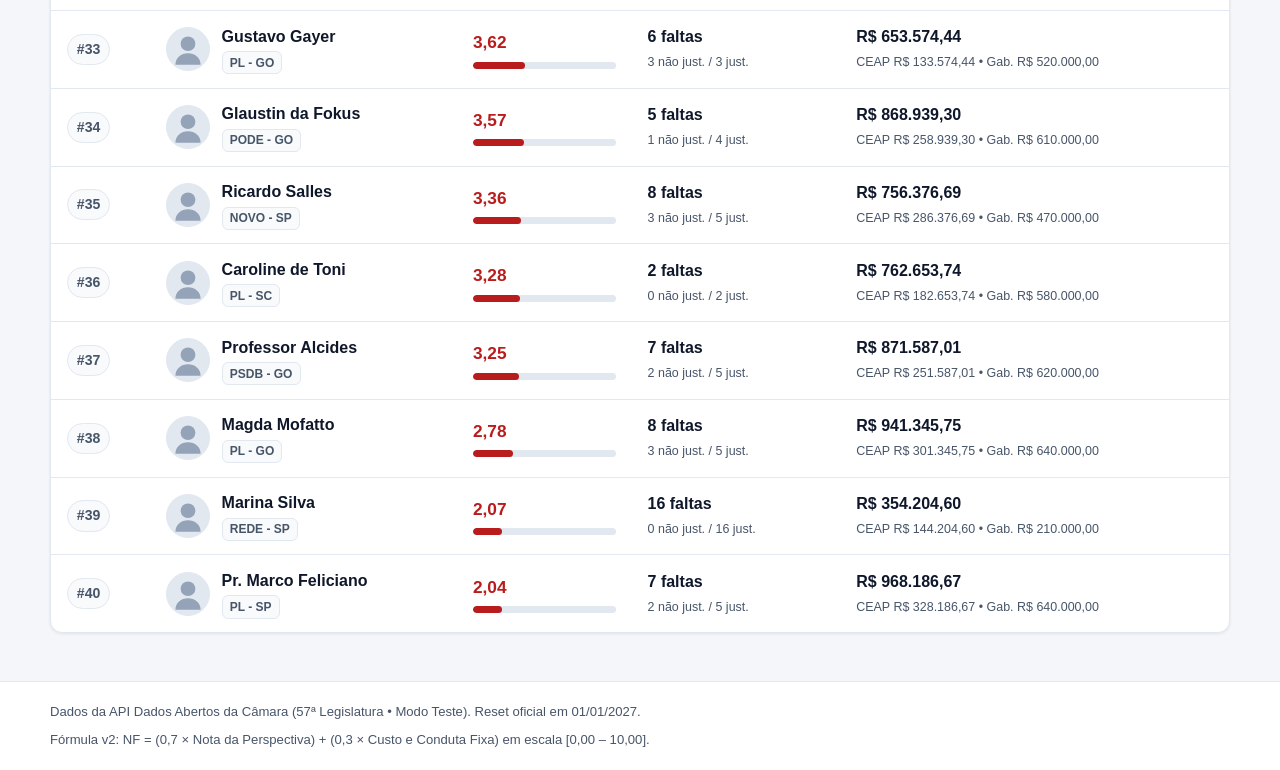
==== commit 2d5e71e2: "[F1.3] atualiza HTML e CSS para perspectivas, partido, ranking e custos" ====
--- a/public/index.html
+++ b/public/index.html
@@ -3,19 +3,29 @@
 <head>
   <meta charset="UTF-8" />
   <meta name="viewport" content="width=device-width, initial-scale=1.0" />
-  <meta name="description" content="Ranking Parlamentar (MVP — 57ª Legislatura): avaliação experimental de 40 deputados federais em 20 votações nominais, presença e custos com dados abertos da Câmara." />
+  <meta name="description" content="Ranking Parlamentar (Ambiente de Teste — 57ª Legislatura): avaliação multiperspectiva (Visão do Dono, Povo e Mercado), análise partidária e custos públicos." />
   <meta name="theme-color" content="#0f172a" />
-  <title>Ranking Parlamentar — MVP 57ª Legislatura</title>
+  <title>Ranking Parlamentar — Multiperspectiva (Modo Teste)</title>
   <link rel="icon" href="data:image/svg+xml,%3Csvg xmlns='http://www.w3.org/2000/svg' viewBox='0 0 32 32'%3E%3Crect width='32' height='32' rx='8' fill='%230f172a'/%3E%3Cpath d='M8 22V14h4v8H8zm6 0V9h4v13h-4zm6 0v-6h4v6h-4z' fill='%2393c5fd'/%3E%3C/svg%3E" />
   <link rel="preconnect" href="https://www.camara.leg.br" crossorigin />
   <link rel="stylesheet" href="style.css" />
 </head>
 <body>
   <a class="skip-link" href="#conteudo-principal">Pular para o conteúdo</a>
+
+  <div class="test-mode-banner" id="test-mode-banner" role="region" aria-label="Aviso de ambiente de teste">
+    <div class="container test-banner-inner">
+      <span class="test-pill">DADOS DE TESTE</span>
+      <p id="aviso-legal-texto">
+        Ambiente de homologação e calibragem metodológica (40 deputados e 20 leis da 57ª Legislatura). O ranking oficial inicia em <strong>01/01/2027</strong> com notas zeradas.
+      </p>
+    </div>
+  </div>
+
   <header class="site-header" id="site-header">
     <div class="container header-content">
       <div>
-        <span class="eyebrow">Observatório Legislativo • MVP</span>
+        <span class="eyebrow">Observatório Legislativo • Calibragem v2</span>
         <h1>Ranking Parlamentar</h1>
         <p class="subtitle" id="periodo-referencia">Avaliação experimental de 40 deputados em 20 votações nominais</p>
       </div>
@@ -27,9 +37,23 @@
   </header>
 
   <main id="conteudo-principal" class="container">
+    <section class="perspective-bar" aria-label="Seletor de perspectiva">
+      <div class="perspective-select-wrap">
+        <label for="seletor-perspectiva">Perspectiva de avaliação</label>
+        <select id="seletor-perspectiva" name="perspectiva"></select>
+      </div>
+      <p class="perspective-desc" id="perspectiva-descricao">
+        Carregando critério da perspectiva…
+      </p>
+      <div class="formula-badges" aria-label="Composição da nota">
+        <span class="formula-pill">Votos (<abbr title="Nota da Perspectiva">N<sub>P</sub></abbr>): <strong>70%</strong></span>
+        <span class="formula-pill">Custo &amp; Conduta (<abbr title="Nota Fixa de Custo e Conduta">N<sub>CC</sub></abbr>): <strong>30%</strong></span>
+      </div>
+    </section>
+
     <section class="summary-grid" aria-label="Resumo do experimento">
       <article class="summary-card">
-        <span class="card-label">Média das Notas</span>
+        <span class="card-label" id="label-media-notas">Média na Perspectiva</span>
         <strong class="card-value" id="media-notas">—</strong>
         <span class="card-hint" id="total-avaliados">0 parlamentares avaliados</span>
       </article>
@@ -45,41 +69,62 @@
       </article>
     </section>
 
-    <section class="controls-bar" aria-label="Controles e filtros">
-      <div class="control-group control-search">
-        <label for="filtro-busca">Buscar parlamentar</label>
-        <input type="search" id="filtro-busca" name="busca" placeholder="Digite o nome do deputado…" autocomplete="off" />
-      </div>
-      <div class="control-group">
-        <label for="filtro-partido">Partido</label>
-        <select id="filtro-partido" name="partido">
-          <option value="">Todos os partidos</option>
-        </select>
-      </div>
-      <div class="control-group">
-        <label for="filtro-uf">UF</label>
-        <select id="filtro-uf" name="uf">
-          <option value="">Todas as UFs</option>
-        </select>
-      </div>
-      <div class="control-group">
-        <label for="ordenacao">Ordenação</label>
-        <select id="ordenacao" name="ordenacao">
-          <option value="nota_desc">Maior Nota (Ranking Oficial)</option>
-          <option value="nota_asc">Menor Nota</option>
-          <option value="faltas_desc">Mais Faltas</option>
-          <option value="gasto_desc">Maior Gasto Total</option>
-          <option value="gasto_asc">Menor Gasto Total</option>
-        </select>
-      </div>
-    </section>
-
-    <section class="table-section" aria-label="Tabela de classificação">
+    <nav class="view-tabs" role="tablist" aria-label="Visões de análise">
+      <button type="button" role="tab" id="tab-ranking" class="tab-btn" aria-selected="true" aria-controls="painel-ranking" data-tab="ranking">
+        Ranking Geral
+      </button>
+      <button type="button" role="tab" id="tab-partidos" class="tab-btn" aria-selected="false" aria-controls="painel-partidos" data-tab="partidos">
+        Visão do Partido
+      </button>
+      <button type="button" role="tab" id="tab-custos" class="tab-btn" aria-selected="false" aria-controls="painel-custos" data-tab="custos">
+        Análise de Custos
+      </button>
+    </nav>
+
+    <!-- ABA 1: RANKING -->
+    <section id="painel-ranking" class="tab-panel" role="tabpanel" aria-labelledby="tab-ranking">
+      <section class="controls-bar" aria-label="Controles e filtros">
+        <div class="control-group control-search">
+          <label for="filtro-busca">Buscar parlamentar</label>
+          <input type="search" id="filtro-busca" name="busca" placeholder="Digite o nome do deputado…" autocomplete="off" />
+        </div>
+        <div class="control-group">
+          <label for="filtro-partido">Partido</label>
+          <select id="filtro-partido" name="partido">
+            <option value="">Todos os partidos</option>
+          </select>
+        </div>
+        <div class="control-group">
+          <label for="filtro-uf">UF</label>
+          <select id="filtro-uf" name="uf">
+            <option value="">Todas as UFs</option>
+          </select>
+        </div>
+        <div class="control-group">
+          <label for="filtro-projeto">Projeto (Filtro por lei)</label>
+          <select id="filtro-projeto" name="projeto">
+            <option value="">Todos os projetos</option>
+          </select>
+        </div>
+        <div class="control-group">
+          <label for="ordenacao">Ordenação</label>
+          <select id="ordenacao" name="ordenacao">
+            <option value="nota_desc">Maior Nota (Ranking Oficial)</option>
+            <option value="nota_asc">Menor Nota</option>
+            <option value="cc_desc">Maior Custo &amp; Conduta (Ncc)</option>
+            <option value="faltas_desc">Mais Faltas</option>
+            <option value="gasto_desc">Maior Gasto Total</option>
+            <option value="gasto_asc">Menor Gasto Total</option>
+          </select>
+        </div>
+      </section>
+
       <div class="results-bar">
         <span id="contagem-resultados" class="results-count" aria-live="polite"></span>
         <button type="button" id="btn-limpar-filtros" class="btn-clear" hidden>Limpar filtros</button>
       </div>
       <div id="estado-mensagem" class="status-banner" role="status" aria-live="polite" hidden></div>
+
       <div class="table-wrapper">
         <table class="ranking-table">
           <thead>
@@ -87,6 +132,7 @@
               <th class="col-pos">Posição</th>
               <th class="col-parlamentar">Parlamentar</th>
               <th class="col-nota">Nota Final</th>
+              <th class="col-decomp">Votos (70%) / C&amp;C (30%)</th>
               <th class="col-faltas">Faltas</th>
               <th class="col-gastos">Gastos</th>
             </tr>
@@ -95,12 +141,114 @@
         </table>
       </div>
     </section>
+
+    <!-- ABA 2: VISÃO DO PARTIDO -->
+    <section id="painel-partidos" class="tab-panel" role="tabpanel" aria-labelledby="tab-partidos" hidden>
+      <div class="panel-intro">
+        <div>
+          <h2>Visão do Partido — Coerência, Divergência e Custo Médio</h2>
+          <p class="panel-sub">
+            Compara a orientação majoritária da bancada nos 20 projetos com o voto individual de seus deputados e consolida o custo médio por legenda.
+          </p>
+        </div>
+        <div class="control-group party-detail-select">
+          <label for="seletor-partido-detalhe">Auditar votações do partido</label>
+          <select id="seletor-partido-detalhe" name="partido_detalhe"></select>
+        </div>
+      </div>
+
+      <div class="table-wrapper">
+        <table class="ranking-table parties-table">
+          <thead>
+            <tr>
+              <th>Partido</th>
+              <th>Bancada (Amostra)</th>
+              <th>Alinhamento Interno</th>
+              <th>Divergência</th>
+              <th>Coesão (Rice)</th>
+              <th>Nota Média (Persp.)</th>
+              <th>Custo Médio / Dep.</th>
+            </tr>
+          </thead>
+          <tbody id="partidos-tbody"></tbody>
+        </table>
+      </div>
+
+      <section class="party-votes-card" aria-label="Detalhamento de votações do partido selecionado">
+        <div class="party-votes-head">
+          <h3 id="titulo-partido-detalhe">Orientação × Voto Real por Projeto</h3>
+          <span class="badge-party" id="meta-partido-detalhe">Selecione um partido</span>
+        </div>
+        <div class="audit-table-wrapper">
+          <table class="audit-table">
+            <thead>
+              <tr>
+                <th>Proposição</th>
+                <th>Orientação (Maioria)</th>
+                <th class="num">Sim</th>
+                <th class="num">Não/Obst.</th>
+                <th class="num">Aus./Abst.</th>
+                <th class="num">Divergentes</th>
+                <th class="num">Coesão (Rice)</th>
+              </tr>
+            </thead>
+            <tbody id="partido-projetos-tbody"></tbody>
+          </table>
+        </div>
+      </section>
+    </section>
+
+    <!-- ABA 3: ANÁLISE DE CUSTOS -->
+    <section id="painel-custos" class="tab-panel" role="tabpanel" aria-labelledby="tab-custos" hidden>
+      <div class="panel-intro">
+        <div>
+          <h2>Nova Análise de Custos — CEAP, Gabinete e Uso do Teto</h2>
+          <p class="panel-sub">
+            Média mensal por parlamentar, comparação percentual contra o teto estadual da CEAP e peso na nota fixa de Custo &amp; Conduta (<abbr title="Nota de Custo e Conduta">N<sub>CC</sub></abbr>).
+          </p>
+        </div>
+      </div>
+
+      <div class="summary-grid costs-kpis" id="custos-kpis">
+        <article class="summary-card">
+          <span class="card-label">Custo Médio / Deputado</span>
+          <strong class="card-value" id="custo-medio-deputado">—</strong>
+          <span class="card-hint">Acumulado no período (CEAP + Gabinete)</span>
+        </article>
+        <article class="summary-card">
+          <span class="card-label">Custo Mensal Médio</span>
+          <strong class="card-value" id="custo-mensal-medio">—</strong>
+          <span class="card-hint">Média mensal por parlamentar (6 meses)</span>
+        </article>
+        <article class="summary-card">
+          <span class="card-label">Total CEAP vs. Gabinete</span>
+          <strong class="card-value" id="custo-ceap-total">—</strong>
+          <span class="card-hint" id="custo-gabinete-total">Gabinete: —</span>
+        </article>
+      </div>
+
+      <div class="table-wrapper">
+        <table class="ranking-table costs-table">
+          <thead>
+            <tr>
+              <th>Parlamentar</th>
+              <th>Custo Mensal Médio</th>
+              <th>CEAP (% do Teto UF)</th>
+              <th>Gabinete (% do Teto)</th>
+              <th>Gasto Total</th>
+              <th>Nota C&amp;C (Ncc)</th>
+            </tr>
+          </thead>
+          <tbody id="custos-tbody"></tbody>
+        </table>
+      </div>
+    </section>
   </main>
 
   <footer class="site-footer" id="site-footer">
     <div class="container footer-content">
-      <p>Dados coletados via API Dados Abertos da Câmara dos Deputados (57ª Legislatura) e curadoria documental do MVP.</p>
-      <p>Nota final em escala [0,00 – 10,00] composta por Bloco A (Atividade), Bloco B (Bônus/Penalidades) e Bloco C (Custos).</p>
+      <p>Dados da API Dados Abertos da Câmara (57ª Legislatura • Modo Teste). Reset oficial em 01/01/2027.</p>
+      <p>Fórmula v2: NF = (0,7 × Nota da Perspectiva) + (0,3 × Custo e Conduta Fixa) em escala [0,00 – 10,00].</p>
     </div>
   </footer>
 
@@ -128,44 +276,45 @@
 
       <div class="modal-body">
         <section class="modal-section">
-          <h3>Decomposição da Nota</h3>
+          <h3>Composição da Nota (<span id="modal-perspectiva-nome">Perspectiva</span>)</h3>
           <div class="blocks-grid">
             <div class="block-card block-a">
-              <span class="block-title">Bloco A — Atividade</span>
-              <strong class="block-score" id="modal-bloco-a">+0,00</strong>
-              <span class="block-sub" id="modal-bloco-a-sub">V: 0,00 • PRE: 0,00</span>
-              <div class="mini-bar"><span id="bar-bloco-a"></span></div>
+              <span class="block-title">Nota da Perspectiva (70%)</span>
+              <strong class="block-score" id="modal-np">0,00</strong>
+              <span class="block-sub" id="modal-np-sub">0/20 acertos na prova</span>
+              <div class="mini-bar"><span id="bar-np"></span></div>
             </div>
             <div class="block-card block-b">
-              <span class="block-title">Bloco B — Bônus / Penalidades</span>
-              <strong class="block-score" id="modal-bloco-b">+0,00</strong>
-              <span class="block-sub" id="modal-bloco-b-sub">PL: 0,00 • AL: 0,00 • PRO: 0,00</span>
-              <div class="mini-bar"><span id="bar-bloco-b"></span></div>
+              <span class="block-title">Custo &amp; Conduta Fixa (30%)</span>
+              <strong class="block-score" id="modal-ncc">0,00</strong>
+              <span class="block-sub" id="modal-ncc-sub">Custo: 0,00 • Conduta: 0,00</span>
+              <div class="mini-bar"><span id="bar-ncc"></span></div>
             </div>
             <div class="block-card block-c">
-              <span class="block-title">Bloco C — Custos</span>
-              <strong class="block-score" id="modal-bloco-c">-0,00</strong>
-              <span class="block-sub" id="modal-bloco-c-sub">G: 0,00 • D: 0,00 • PRI: 0,00</span>
-              <div class="mini-bar"><span id="bar-bloco-c"></span></div>
+              <span class="block-title">Custo Mensal &amp; Teto CEAP</span>
+              <strong class="block-score" id="modal-custo-mensal">R$ 0,00</strong>
+              <span class="block-sub" id="modal-custo-sub">0% do teto CEAP</span>
+              <div class="mini-bar"><span id="bar-custo"></span></div>
             </div>
             <div class="block-card block-final">
-              <span class="block-title">Nota Final Travada [0–10]</span>
+              <span class="block-title">Nota Final [0–10]</span>
               <strong class="block-score" id="modal-nota-final">0,00</strong>
-              <span class="block-sub" id="modal-nota-bruta">Nota bruta: 0,00</span>
+              <span class="block-sub" id="modal-nota-formula">0,7×Np + 0,3×Ncc</span>
             </div>
           </div>
         </section>
 
         <section class="modal-section">
-          <h3>Auditoria dos 20 Projetos</h3>
+          <h3>Auditoria dos 20 Projetos (Gabarito da Perspectiva)</h3>
           <div class="audit-table-wrapper">
             <table class="audit-table">
               <thead>
                 <tr>
                   <th>Proposição</th>
-                  <th class="num">Peso (RP)</th>
-                  <th>Voto Registrado</th>
-                  <th class="num">Pontuação (NP)</th>
+                  <th class="num">Peso</th>
+                  <th>Gabarito</th>
+                  <th>Voto</th>
+                  <th class="num">Prova</th>
                 </tr>
               </thead>
               <tbody id="modal-votos-tbody"></tbody>
--- a/public/style.css
+++ b/public/style.css
@@ -34,7 +34,7 @@
 }
 
 .container {
-  width: min(1160px, 100% - 2rem);
+  width: min(1180px, 100% - 2rem);
   margin: 0 auto;
 }
 
@@ -57,10 +57,42 @@
   outline-offset: 2px;
 }
 
+/* Banner de Modo Teste */
+.test-mode-banner {
+  background: #fef3c7;
+  color: #78350f;
+  border-bottom: 1px solid #fcd34d;
+  padding: 0.55rem 0;
+  font-size: 0.84rem;
+}
+
+.test-banner-inner {
+  display: flex;
+  flex-wrap: wrap;
+  align-items: center;
+  gap: 0.6rem;
+}
+
+.test-banner-inner p {
+  margin: 0;
+}
+
+.test-pill {
+  display: inline-block;
+  background: #92400e;
+  color: #ffffff;
+  font-size: 0.7rem;
+  font-weight: 700;
+  letter-spacing: 0.05em;
+  padding: 0.15rem 0.5rem;
+  border-radius: 999px;
+  flex-shrink: 0;
+}
+
 .site-header {
   background: linear-gradient(135deg, #0f172a 0%, #1e293b 100%);
   color: #f8fafc;
-  padding: 1.75rem 0;
+  padding: 1.5rem 0;
   border-bottom: 1px solid #334155;
 }
 
@@ -112,11 +144,83 @@
   color: #94a3b8;
 }
 
+/* Seletor de Perspectiva */
+.perspective-bar {
+  background: var(--surface);
+  border: 1px solid var(--border);
+  border-left: 4px solid var(--primary);
+  border-radius: var(--radius);
+  box-shadow: var(--shadow);
+  padding: 1rem 1.25rem;
+  margin-top: 1.25rem;
+  display: flex;
+  flex-wrap: wrap;
+  align-items: center;
+  justify-content: space-between;
+  gap: 0.85rem 1.25rem;
+}
+
+.perspective-select-wrap {
+  display: flex;
+  flex-direction: column;
+  gap: 0.3rem;
+  min-width: 240px;
+}
+
+.perspective-select-wrap label {
+  font-size: 0.75rem;
+  font-weight: 700;
+  text-transform: uppercase;
+  letter-spacing: 0.04em;
+  color: var(--primary);
+}
+
+.perspective-select-wrap select {
+  padding: 0.5rem 0.75rem;
+  border: 1px solid #bfdbfe;
+  border-radius: 8px;
+  font: inherit;
+  font-size: 0.94rem;
+  font-weight: 600;
+  color: var(--text);
+  background: var(--primary-soft);
+  touch-action: manipulation;
+}
+
+.perspective-select-wrap select:focus-visible {
+  outline: 2px solid var(--primary);
+  outline-offset: 2px;
+}
+
+.perspective-desc {
+  margin: 0;
+  flex: 1 1 280px;
+  font-size: 0.88rem;
+  color: var(--text-muted);
+}
+
+.formula-badges {
+  display: flex;
+  flex-wrap: wrap;
+  gap: 0.5rem;
+}
+
+.formula-pill {
+  font-size: 0.78rem;
+  color: var(--text-muted);
+  background: var(--surface-muted);
+  border: 1px solid var(--border);
+  border-radius: 999px;
+  padding: 0.25rem 0.65rem;
+  font-variant-numeric: tabular-nums;
+}
+
+/* Cards de resumo */
 .summary-grid {
   display: grid;
   grid-template-columns: repeat(3, minmax(0, 1fr));
   gap: 1rem;
-  margin: 1.5rem 0;
+  margin: 1.25rem 0;
 }
 
 .summary-card {
@@ -149,6 +253,55 @@
   color: var(--text-muted);
 }
 
+/* Abas de Visão */
+.view-tabs {
+  display: flex;
+  flex-wrap: wrap;
+  gap: 0.5rem;
+  margin-bottom: 1rem;
+  border-bottom: 1px solid var(--border);
+  padding-bottom: 0.6rem;
+}
+
+.tab-btn {
+  border: 1px solid var(--border);
+  background: var(--surface);
+  color: var(--text-muted);
+  font: inherit;
+  font-size: 0.9rem;
+  font-weight: 600;
+  padding: 0.55rem 1rem;
+  border-radius: 9px;
+  cursor: pointer;
+  touch-action: manipulation;
+  transition: background-color 0.14s ease, color 0.14s ease, border-color 0.14s ease;
+}
+
+.tab-btn:hover {
+  background: var(--surface-muted);
+  color: var(--text);
+}
+
+.tab-btn[aria-selected="true"] {
+  background: var(--primary);
+  color: #ffffff;
+  border-color: var(--primary);
+}
+
+.tab-btn:focus-visible {
+  outline: 2px solid var(--primary);
+  outline-offset: 2px;
+}
+
+.tab-panel {
+  margin-bottom: 3rem;
+}
+
+.tab-panel[hidden] {
+  display: none;
+}
+
+/* Barra de Filtros */
 .controls-bar {
   background: var(--surface);
   border: 1px solid var(--border);
@@ -156,9 +309,9 @@
   padding: 1rem 1.25rem;
   box-shadow: var(--shadow);
   display: grid;
-  grid-template-columns: 2fr 1fr 1fr 1.4fr;
-  gap: 0.9rem;
-  margin-bottom: 1.25rem;
+  grid-template-columns: 1.6fr 0.9fr 0.7fr 1.2fr 1.2fr;
+  gap: 0.85rem;
+  margin-bottom: 1rem;
 }
 
 .control-group {
@@ -180,7 +333,7 @@
   border: 1px solid var(--border);
   border-radius: 8px;
   font: inherit;
-  font-size: 0.92rem;
+  font-size: 0.9rem;
   color: var(--text);
   background: var(--surface-muted);
   touch-action: manipulation;
@@ -229,10 +382,6 @@
 .btn-clear:focus-visible {
   outline: 2px solid var(--primary);
   outline-offset: 2px;
-}
-
-.table-section {
-  margin-bottom: 3rem;
 }
 
 .status-banner {
@@ -245,6 +394,7 @@
   font-size: 0.92rem;
 }
 
+/* Tabelas */
 .table-wrapper {
   background: var(--surface);
   border: 1px solid var(--border);
@@ -262,7 +412,7 @@
 .ranking-table thead th {
   background: var(--surface-muted);
   color: var(--text-muted);
-  font-size: 0.78rem;
+  font-size: 0.76rem;
   font-weight: 700;
   text-transform: uppercase;
   letter-spacing: 0.04em;
@@ -272,23 +422,26 @@
 
 .ranking-table tbody tr {
   border-bottom: 1px solid var(--border);
+  transition: background-color 0.14s ease;
+}
+
+.ranking-table tbody tr[data-id] {
   cursor: pointer;
   touch-action: manipulation;
-  transition: background-color 0.14s ease;
 }
 
 .ranking-table tbody tr:last-child {
   border-bottom: none;
 }
 
-.ranking-table tbody tr:hover {
+.ranking-table tbody tr[data-id]:hover,
+.ranking-table tbody tr[data-id]:focus-visible {
   background: var(--primary-soft);
 }
 
-.ranking-table tbody tr:focus-visible {
+.ranking-table tbody tr[data-id]:focus-visible {
   outline: 2px solid var(--primary);
   outline-offset: -2px;
-  background: var(--primary-soft);
 }
 
 .ranking-table td {
@@ -373,7 +526,7 @@
 }
 
 .nota-wrap {
-  min-width: 145px;
+  min-width: 130px;
 }
 
 .nota-valor {
@@ -415,6 +568,83 @@
   font-variant-numeric: tabular-nums;
 }
 
+/* Painéis de Partido e Custos */
+.panel-intro {
+  display: flex;
+  flex-wrap: wrap;
+  justify-content: space-between;
+  align-items: flex-end;
+  gap: 1rem;
+  margin-bottom: 1rem;
+}
+
+.panel-intro h2 {
+  margin: 0;
+  font-size: 1.2rem;
+  text-wrap: balance;
+}
+
+.panel-sub {
+  margin: 0.25rem 0 0;
+  font-size: 0.88rem;
+  color: var(--text-muted);
+}
+
+.party-detail-select {
+  min-width: 220px;
+}
+
+.party-votes-card {
+  margin-top: 1.5rem;
+  background: var(--surface);
+  border: 1px solid var(--border);
+  border-radius: var(--radius);
+  box-shadow: var(--shadow);
+  padding: 1.15rem 1.25rem;
+}
+
+.party-votes-head {
+  display: flex;
+  flex-wrap: wrap;
+  justify-content: space-between;
+  align-items: center;
+  gap: 0.5rem;
+  margin-bottom: 0.85rem;
+}
+
+.party-votes-head h3 {
+  margin: 0;
+  font-size: 1rem;
+}
+
+.btn-party-row {
+  border: 1px solid var(--border);
+  background: var(--surface-muted);
+  color: var(--text);
+  font: inherit;
+  font-weight: 700;
+  font-size: 0.85rem;
+  padding: 0.3rem 0.65rem;
+  border-radius: 8px;
+  cursor: pointer;
+  touch-action: manipulation;
+}
+
+.btn-party-row:hover {
+  background: var(--primary-soft);
+  color: var(--primary);
+  border-color: #bfdbfe;
+}
+
+.btn-party-row:focus-visible {
+  outline: 2px solid var(--primary);
+  outline-offset: 2px;
+}
+
+.costs-kpis {
+  margin-top: 0.5rem;
+}
+
 /* Modal */
 .modal-backdrop {
   position: fixed;
@@ -434,7 +664,7 @@
 .modal-dialog {
   background: var(--surface);
   border-radius: 16px;
-  width: min(820px, 100%);
+  width: min(860px, 100%);
   max-height: 90vh;
   display: flex;
   flex-direction: column;
@@ -560,13 +790,13 @@
 }
 
 .block-score {
-  font-size: 1.3rem;
+  font-size: 1.25rem;
   font-variant-numeric: tabular-nums;
 }
 
-.block-a .block-score { color: var(--green); }
-.block-b .block-score { color: var(--primary); }
-.block-c .block-score { color: var(--red); }
+.block-a .block-score { color: var(--primary); }
+.block-b .block-score { color: var(--green); }
+.block-c .block-score { color: var(--amber); }
 .block-final .block-score { color: var(--text); }
 
 .block-sub {
@@ -589,9 +819,9 @@
   border-radius: 999px;
 }
 
-.block-a .mini-bar span { background: var(--green); }
-.block-b .mini-bar span { background: var(--primary); }
-.block-c .mini-bar span { background: var(--red); }
+.block-a .mini-bar span { background: var(--primary); }
+.block-b .mini-bar span { background: var(--green); }
+.block-c .mini-bar span { background: var(--amber); }
 
 .audit-table-wrapper {
   border: 1px solid var(--border);
@@ -640,7 +870,26 @@
 .voto-nao { background: var(--red-bg); color: var(--red); }
 .voto-neutro { background: #e2e8f0; color: #334155; }
 
-@media (max-width: 900px) {
+.site-footer {
+  border-top: 1px solid var(--border);
+  background: var(--surface);
+  padding: 1.25rem 0;
+  color: var(--text-muted);
+  font-size: 0.82rem;
+}
+
+.footer-content {
+  display: flex;
+  flex-wrap: wrap;
+  justify-content: space-between;
+  gap: 0.5rem 1.5rem;
+}
+
+.footer-content p {
+  margin: 0;
+}
+
+@media (max-width: 980px) {
   .controls-bar {
     grid-template-columns: 1fr 1fr;
   }
@@ -664,8 +913,8 @@
   .ranking-table tbody tr {
     display: grid;
     grid-template-columns: 1fr;
-    gap: 0.4rem;
-    padding: 0.85rem 1rem;
+    gap: 0.45rem;
+    padding: 0.9rem 1rem;
   }
 
   .ranking-table td {
@@ -684,22 +933,3 @@
     margin-bottom: 0.15rem;
   }
 }
-
-.site-footer {
-  border-top: 1px solid var(--border);
-  background: var(--surface);
-  padding: 1.25rem 0;
-  color: var(--text-muted);
-  font-size: 0.82rem;
-}
-
-.footer-content {
-  display: flex;
-  flex-wrap: wrap;
-  justify-content: space-between;
-  gap: 0.5rem 1.5rem;
-}
-
-.footer-content p {
-  margin: 0;
-}
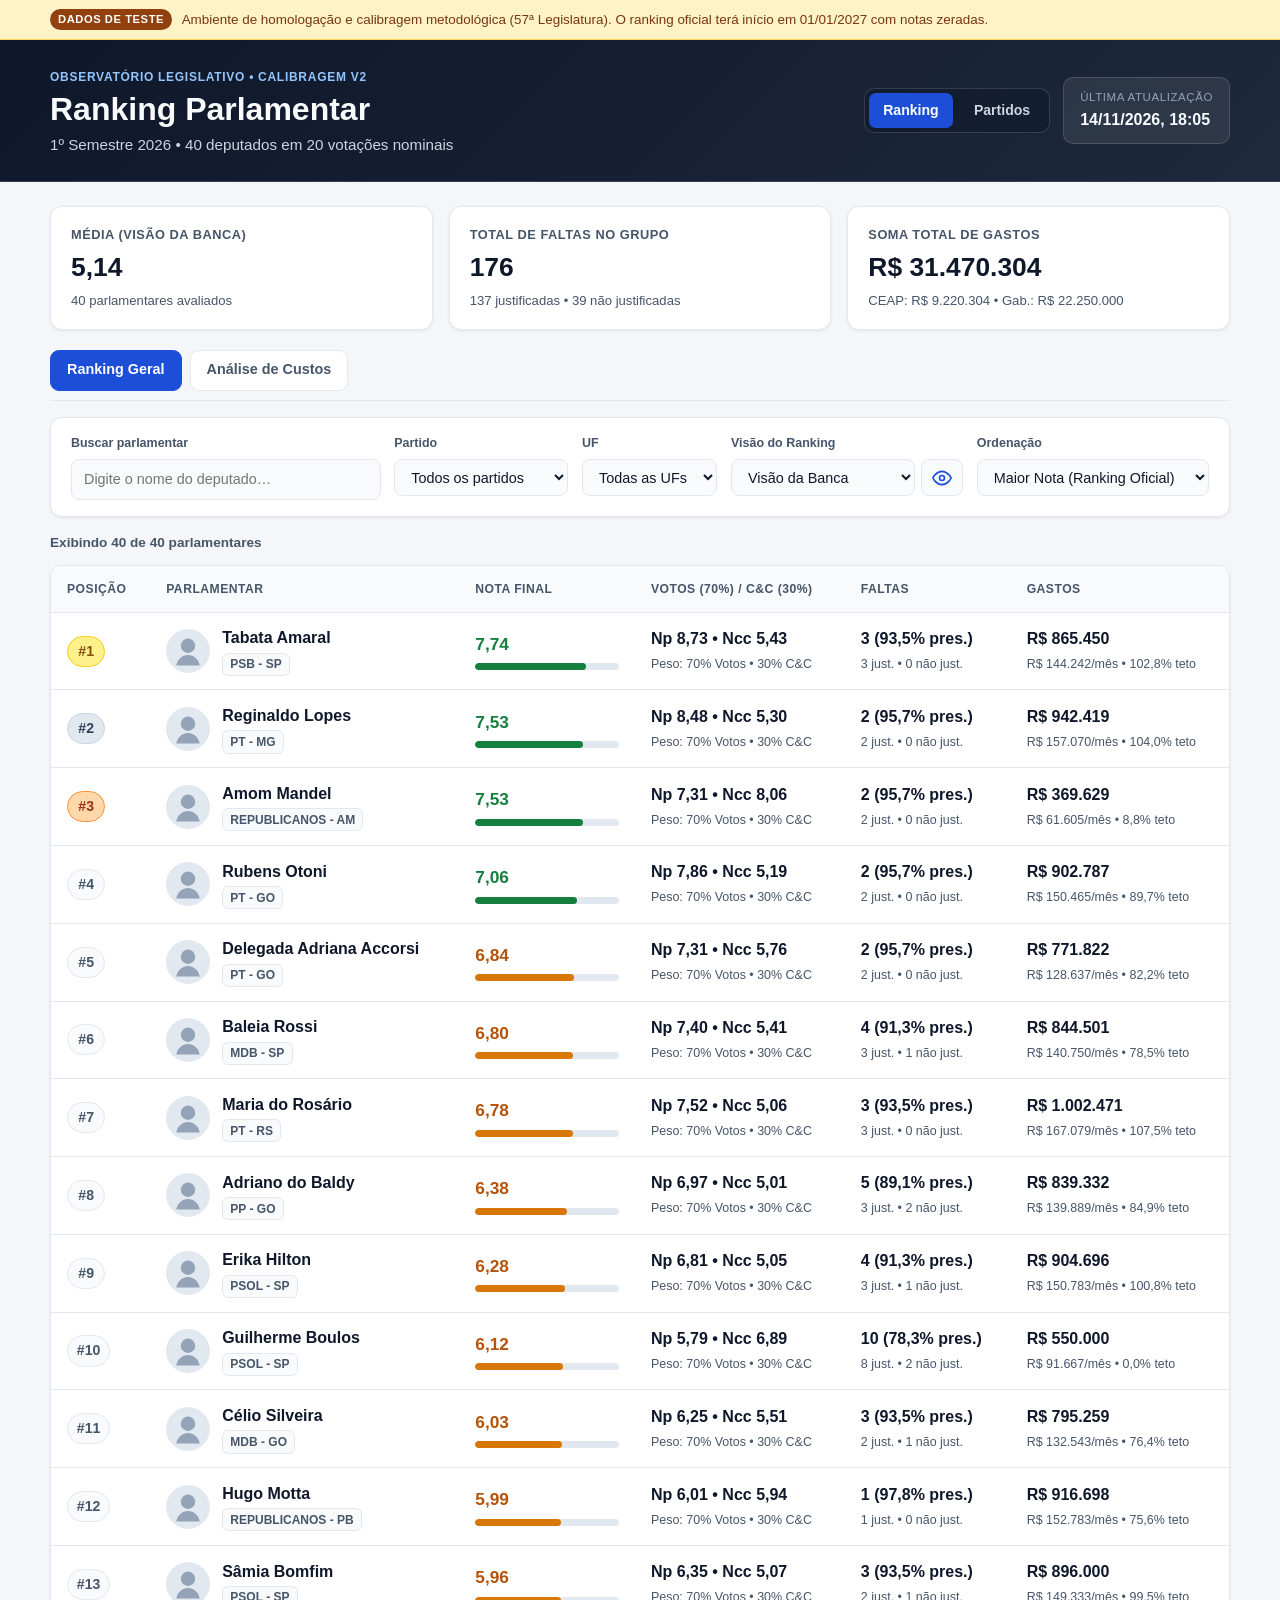
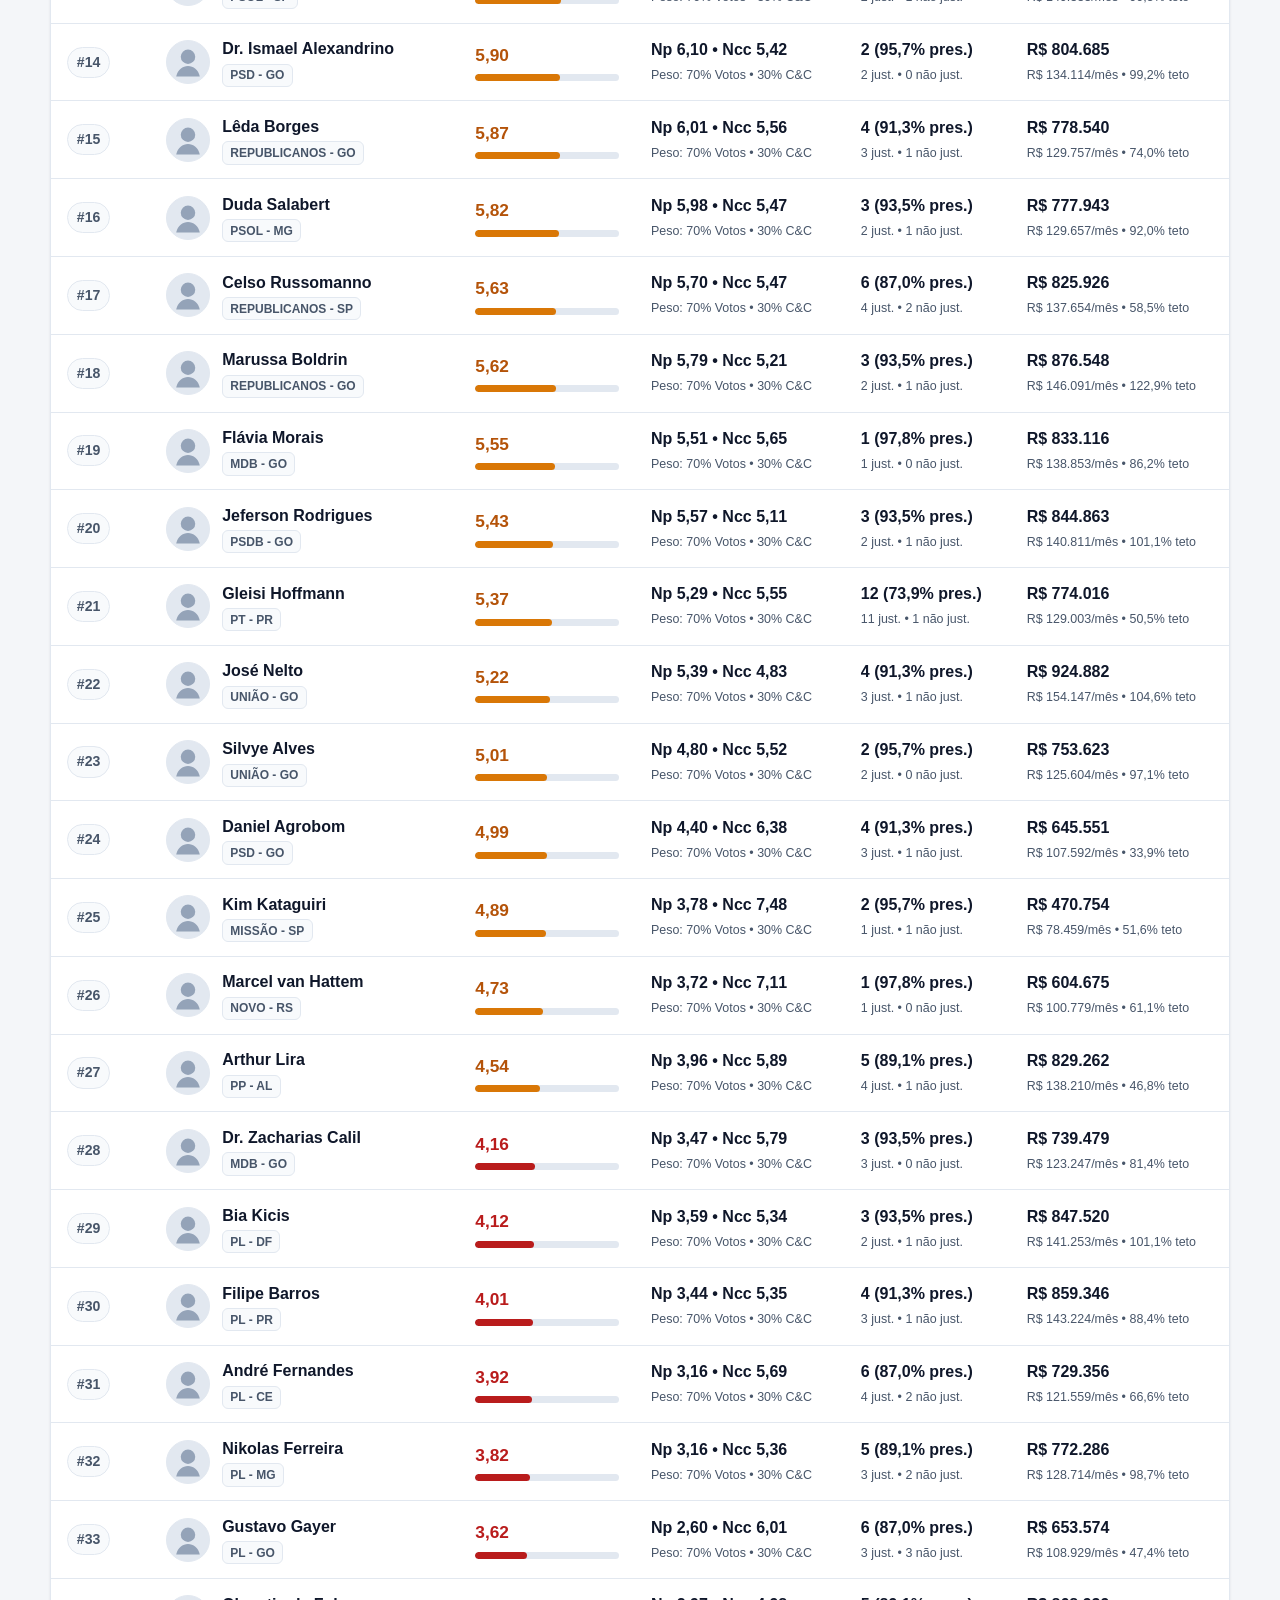
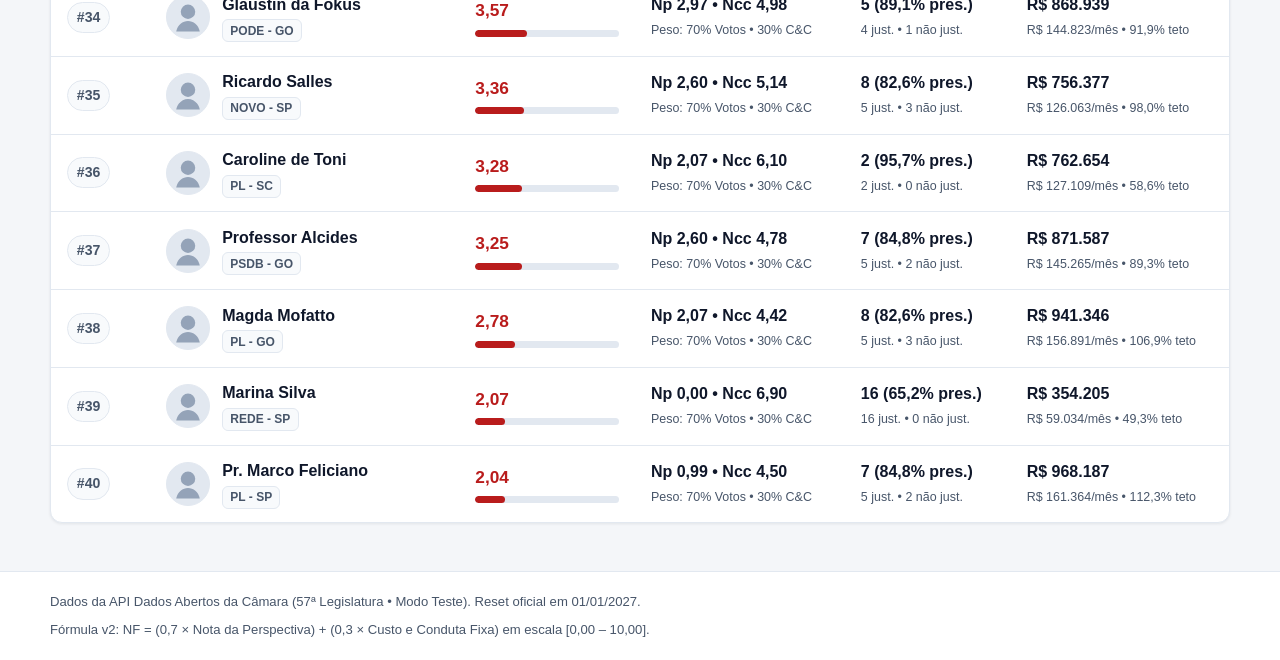
==== commit 32ae09cd: "[F1.6] visao da banca, pagina de partidos, filtro de visao com olho e remocao de termos de prova" ====
--- a/public/index.html
+++ b/public/index.html
@@ -3,7 +3,7 @@
 <head>
   <meta charset="UTF-8" />
   <meta name="viewport" content="width=device-width, initial-scale=1.0" />
-  <meta name="description" content="Ranking Parlamentar (Ambiente de Teste — 57ª Legislatura): avaliação multiperspectiva (Visão do Dono, Povo e Mercado), análise partidária e custos públicos." />
+  <meta name="description" content="Ranking Parlamentar (Ambiente de Teste — 57ª Legislatura): avaliação multiperspectiva (Visão da Banca, Povo e Mercado), análise partidária e custos públicos." />
   <meta name="theme-color" content="#0f172a" />
   <title>Ranking Parlamentar — Multiperspectiva (Modo Teste)</title>
   <link rel="icon" href="data:image/svg+xml,%3Csvg xmlns='http://www.w3.org/2000/svg' viewBox='0 0 32 32'%3E%3Crect width='32' height='32' rx='8' fill='%230f172a'/%3E%3Cpath d='M8 22V14h4v8H8zm6 0V9h4v13h-4zm6 0v-6h4v6h-4z' fill='%2393c5fd'/%3E%3C/svg%3E" />
@@ -29,31 +29,23 @@
         <h1>Ranking Parlamentar</h1>
         <p class="subtitle" id="periodo-referencia">Avaliação experimental de 40 deputados em 20 votações nominais</p>
       </div>
-      <div class="meta-badge">
-        <span class="meta-label">Última atualização</span>
-        <strong id="atualizado-em">—</strong>
+      <div class="header-actions">
+        <nav class="top-nav" aria-label="Navegação principal">
+          <a href="index.html" class="top-nav-link" aria-current="page">Ranking</a>
+          <a href="partidos.html" class="top-nav-link">Partidos</a>
+        </nav>
+        <div class="meta-badge">
+          <span class="meta-label">Última atualização</span>
+          <strong id="atualizado-em">—</strong>
+        </div>
       </div>
     </div>
   </header>
 
   <main id="conteudo-principal" class="container">
-    <section class="perspective-bar" aria-label="Seletor de perspectiva">
-      <div class="perspective-select-wrap">
-        <label for="seletor-perspectiva">Perspectiva de avaliação</label>
-        <select id="seletor-perspectiva" name="perspectiva"></select>
-      </div>
-      <p class="perspective-desc" id="perspectiva-descricao">
-        Carregando critério da perspectiva…
-      </p>
-      <div class="formula-badges" aria-label="Composição da nota">
-        <span class="formula-pill">Votos (<abbr title="Nota da Perspectiva">N<sub>P</sub></abbr>): <strong>70%</strong></span>
-        <span class="formula-pill">Custo &amp; Conduta (<abbr title="Nota Fixa de Custo e Conduta">N<sub>CC</sub></abbr>): <strong>30%</strong></span>
-      </div>
-    </section>
-
-    <section class="summary-grid" aria-label="Resumo do experimento">
+    <section class="summary-grid" aria-label="Resumo do experimento" style="margin-top: 1.5rem;">
       <article class="summary-card">
-        <span class="card-label" id="label-media-notas">Média na Perspectiva</span>
+        <span class="card-label" id="label-media-notas">Média (Visão da Banca)</span>
         <strong class="card-value" id="media-notas">—</strong>
         <span class="card-hint" id="total-avaliados">0 parlamentares avaliados</span>
       </article>
@@ -69,12 +61,9 @@
       </article>
     </section>
 
-    <nav class="view-tabs" role="tablist" aria-label="Visões de análise">
+    <nav class="view-tabs" role="tablist" aria-label="Visões do ranking">
       <button type="button" role="tab" id="tab-ranking" class="tab-btn" aria-selected="true" aria-controls="painel-ranking" data-tab="ranking">
         Ranking Geral
-      </button>
-      <button type="button" role="tab" id="tab-partidos" class="tab-btn" aria-selected="false" aria-controls="painel-partidos" data-tab="partidos">
-        Visão do Partido
       </button>
       <button type="button" role="tab" id="tab-custos" class="tab-btn" aria-selected="false" aria-controls="painel-custos" data-tab="custos">
         Análise de Custos
@@ -100,11 +89,23 @@
             <option value="">Todas as UFs</option>
           </select>
         </div>
-        <div class="control-group">
-          <label for="filtro-projeto">Projeto (Filtro por lei)</label>
-          <select id="filtro-projeto" name="projeto">
-            <option value="">Todos os projetos</option>
-          </select>
+        <div class="control-group control-perspective">
+          <label for="seletor-perspectiva">Visão do Ranking</label>
+          <div class="select-with-eye">
+            <select id="seletor-perspectiva" name="perspectiva"></select>
+            <button
+              type="button"
+              id="btn-criterios-visao"
+              class="btn-eye"
+              aria-label="Ver critérios da nota e votos esperados da visão selecionada"
+              title="Ver critérios e votos esperados"
+            >
+              <svg width="20" height="20" viewBox="0 0 24 24" fill="none" stroke="currentColor" stroke-width="2" stroke-linecap="round" stroke-linejoin="round" aria-hidden="true">
+                <path d="M1 12s4-8 11-8 11 8 11 8-4 8-11 8-11-8-11-8z"></path>
+                <circle cx="12" cy="12" r="3"></circle>
+              </svg>
+            </button>
+          </div>
         </div>
         <div class="control-group">
           <label for="ordenacao">Ordenação</label>
@@ -142,63 +143,7 @@
       </div>
     </section>
 
-    <!-- ABA 2: VISÃO DO PARTIDO -->
-    <section id="painel-partidos" class="tab-panel" role="tabpanel" aria-labelledby="tab-partidos" hidden>
-      <div class="panel-intro">
-        <div>
-          <h2>Visão do Partido — Coerência, Divergência e Custo Médio</h2>
-          <p class="panel-sub">
-            Compara a orientação majoritária da bancada nos 20 projetos com o voto individual de seus deputados e consolida o custo médio por legenda.
-          </p>
-        </div>
-        <div class="control-group party-detail-select">
-          <label for="seletor-partido-detalhe">Auditar votações do partido</label>
-          <select id="seletor-partido-detalhe" name="partido_detalhe"></select>
-        </div>
-      </div>
-
-      <div class="table-wrapper">
-        <table class="ranking-table parties-table">
-          <thead>
-            <tr>
-              <th>Partido</th>
-              <th>Bancada (Amostra)</th>
-              <th>Alinhamento Interno</th>
-              <th>Divergência</th>
-              <th>Coesão (Rice)</th>
-              <th>Nota Média (Persp.)</th>
-              <th>Custo Médio / Dep.</th>
-            </tr>
-          </thead>
-          <tbody id="partidos-tbody"></tbody>
-        </table>
-      </div>
-
-      <section class="party-votes-card" aria-label="Detalhamento de votações do partido selecionado">
-        <div class="party-votes-head">
-          <h3 id="titulo-partido-detalhe">Orientação × Voto Real por Projeto</h3>
-          <span class="badge-party" id="meta-partido-detalhe">Selecione um partido</span>
-        </div>
-        <div class="audit-table-wrapper">
-          <table class="audit-table">
-            <thead>
-              <tr>
-                <th>Proposição</th>
-                <th>Orientação (Maioria)</th>
-                <th class="num">Sim</th>
-                <th class="num">Não/Obst.</th>
-                <th class="num">Aus./Abst.</th>
-                <th class="num">Divergentes</th>
-                <th class="num">Coesão (Rice)</th>
-              </tr>
-            </thead>
-            <tbody id="partido-projetos-tbody"></tbody>
-          </table>
-        </div>
-      </section>
-    </section>
-
-    <!-- ABA 3: ANÁLISE DE CUSTOS -->
+    <!-- ABA 2: ANÁLISE DE CUSTOS -->
     <section id="painel-custos" class="tab-panel" role="tabpanel" aria-labelledby="tab-custos" hidden>
       <div class="panel-intro">
         <div>
@@ -252,6 +197,7 @@
     </div>
   </footer>
 
+  <!-- MODAL DETALHES DO PARLAMENTAR -->
   <div id="modal-backdrop" class="modal-backdrop" hidden>
     <div
       id="modal-detalhes"
@@ -276,12 +222,12 @@
 
       <div class="modal-body">
         <section class="modal-section">
-          <h3>Composição da Nota (<span id="modal-perspectiva-nome">Perspectiva</span>)</h3>
+          <h3>Composição da Nota (<span id="modal-perspectiva-nome">Visão da Banca</span>)</h3>
           <div class="blocks-grid">
             <div class="block-card block-a">
               <span class="block-title">Nota da Perspectiva (70%)</span>
               <strong class="block-score" id="modal-np">0,00</strong>
-              <span class="block-sub" id="modal-np-sub">0/20 acertos na prova</span>
+              <span class="block-sub" id="modal-np-sub">Peso 70% na nota final</span>
               <div class="mini-bar"><span id="bar-np"></span></div>
             </div>
             <div class="block-card block-b">
@@ -305,16 +251,16 @@
         </section>
 
         <section class="modal-section">
-          <h3>Auditoria dos 20 Projetos (Gabarito da Perspectiva)</h3>
+          <h3>Auditoria dos 20 Projetos</h3>
           <div class="audit-table-wrapper">
             <table class="audit-table">
               <thead>
                 <tr>
                   <th>Proposição</th>
                   <th class="num">Peso</th>
-                  <th>Gabarito</th>
+                  <th>Critério da Visão</th>
                   <th>Voto</th>
-                  <th class="num">Prova</th>
+                  <th class="num">Alinhamento</th>
                 </tr>
               </thead>
               <tbody id="modal-votos-tbody"></tbody>
@@ -325,6 +271,49 @@
     </div>
   </div>
 
+  <!-- MODAL CRITÉRIOS DA VISÃO (BOTÃO DE OLHO) -->
+  <div id="modal-criterios-backdrop" class="modal-backdrop" hidden>
+    <div
+      id="modal-criterios"
+      class="modal-dialog"
+      role="dialog"
+      aria-modal="true"
+      aria-labelledby="modal-criterios-titulo"
+    >
+      <header class="modal-header">
+        <div>
+          <span class="eyebrow" style="color: var(--primary); margin-bottom: 0.15rem;">Critérios da Nota</span>
+          <h2 id="modal-criterios-titulo" style="margin: 0; font-size: 1.25rem;">Visão da Banca</h2>
+        </div>
+        <button type="button" id="modal-criterios-fechar" class="btn-close" aria-label="Fechar critérios da visão">&times;</button>
+      </header>
+
+      <div class="modal-body">
+        <div class="criterios-summary-box">
+          <p id="modal-criterios-resumo">—</p>
+          <span class="criterios-formula" id="modal-criterios-formula">Fórmula: 70% alinhamento nas votações (Np) + 30% Custo &amp; Conduta (Ncc)</span>
+        </div>
+
+        <section class="modal-section" id="modal-criterios-tabela-wrap">
+          <h3>Votos Esperados e Pesos por Proposição</h3>
+          <div class="audit-table-wrapper">
+            <table class="audit-table">
+              <thead>
+                <tr>
+                  <th>Proposição</th>
+                  <th class="num">Peso (RP)</th>
+                  <th>Voto Esperado</th>
+                  <th>Critério</th>
+                </tr>
+              </thead>
+              <tbody id="modal-criterios-tbody"></tbody>
+            </table>
+          </div>
+        </section>
+      </div>
+    </div>
+  </div>
+
   <script src="app.js" defer></script>
 </body>
 </html>
--- a/public/style.css
+++ b/public/style.css
@@ -144,6 +144,107 @@
   color: #94a3b8;
 }
 
+.header-actions {
+  display: flex;
+  flex-wrap: wrap;
+  align-items: center;
+  gap: 0.85rem;
+}
+
+.top-nav {
+  display: inline-flex;
+  align-items: center;
+  gap: 0.4rem;
+  background: rgba(15, 23, 42, 0.45);
+  border: 1px solid rgba(255, 255, 255, 0.14);
+  border-radius: 10px;
+  padding: 0.25rem;
+}
+
+.top-nav-link {
+  text-decoration: none;
+  color: #cbd5e1;
+  font-size: 0.88rem;
+  font-weight: 600;
+  padding: 0.45rem 0.9rem;
+  border-radius: 7px;
+  touch-action: manipulation;
+  transition: background-color 0.14s ease, color 0.14s ease;
+}
+
+.top-nav-link:hover {
+  background: rgba(255, 255, 255, 0.1);
+  color: #ffffff;
+}
+
+.top-nav-link[aria-current="page"] {
+  background: var(--primary);
+  color: #ffffff;
+}
+
+.top-nav-link:focus-visible {
+  outline: 2px solid #93c5fd;
+  outline-offset: 2px;
+}
+
+.select-with-eye {
+  display: flex;
+  align-items: stretch;
+  gap: 0.4rem;
+}
+
+.select-with-eye select {
+  flex: 1;
+  min-width: 0;
+}
+
+.btn-eye {
+  width: 42px;
+  min-width: 42px;
+  display: inline-flex;
+  align-items: center;
+  justify-content: center;
+  border: 1px solid var(--border);
+  border-radius: 8px;
+  background: var(--surface-muted);
+  color: var(--primary);
+  cursor: pointer;
+  touch-action: manipulation;
+  transition: background-color 0.14s ease, border-color 0.14s ease;
+}
+
+.btn-eye:hover {
+  background: var(--primary-soft);
+  border-color: #93c5fd;
+}
+
+.btn-eye:focus-visible {
+  outline: 2px solid var(--primary);
+  outline-offset: 2px;
+}
+
+.criterios-summary-box {
+  background: var(--surface-muted);
+  border: 1px solid var(--border);
+  border-radius: 10px;
+  padding: 0.9rem 1rem;
+  display: flex;
+  flex-direction: column;
+  gap: 0.4rem;
+}
+
+.criterios-summary-box p {
+  margin: 0;
+  font-size: 0.9rem;
+  color: var(--text);
+}
+
+.criterios-formula {
+  font-size: 0.8rem;
+  font-weight: 600;
+  color: var(--primary);
+}
+
 /* Seletor de Perspectiva */
 .perspective-bar {
   background: var(--surface);
